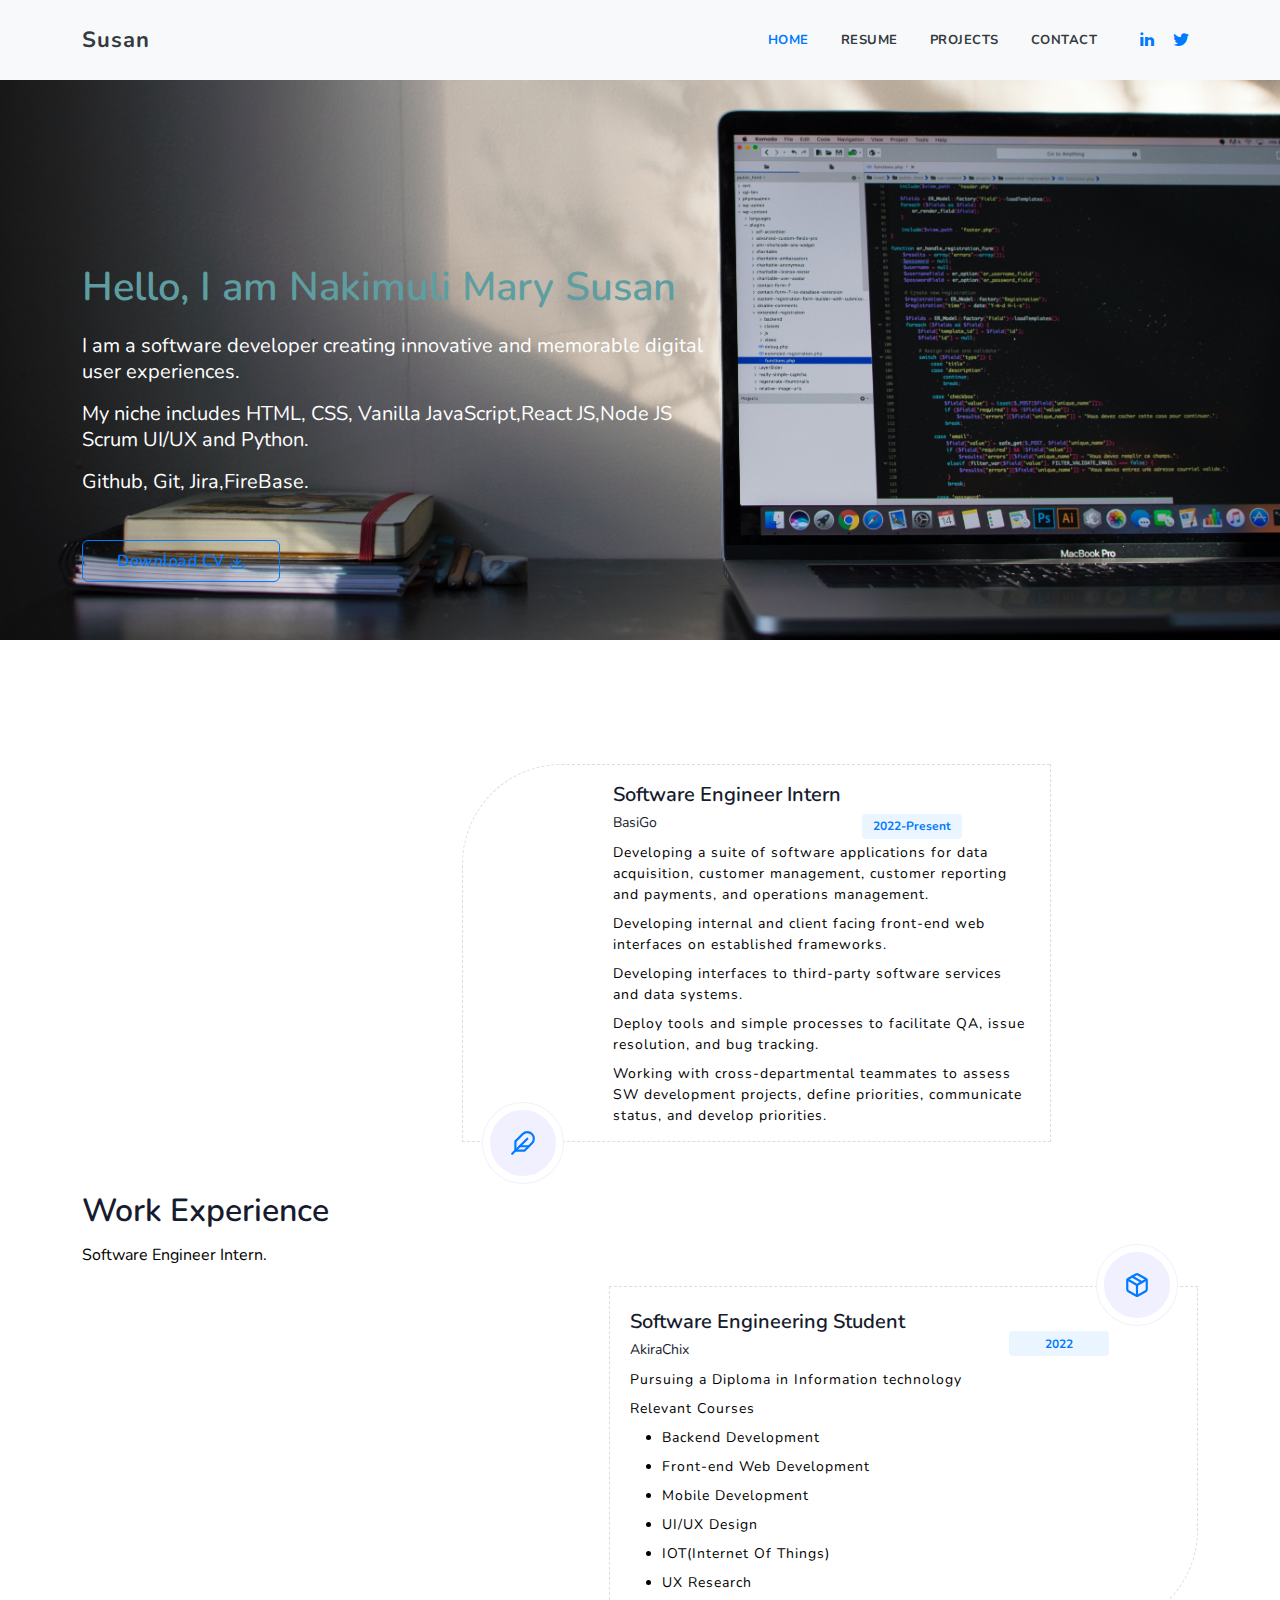
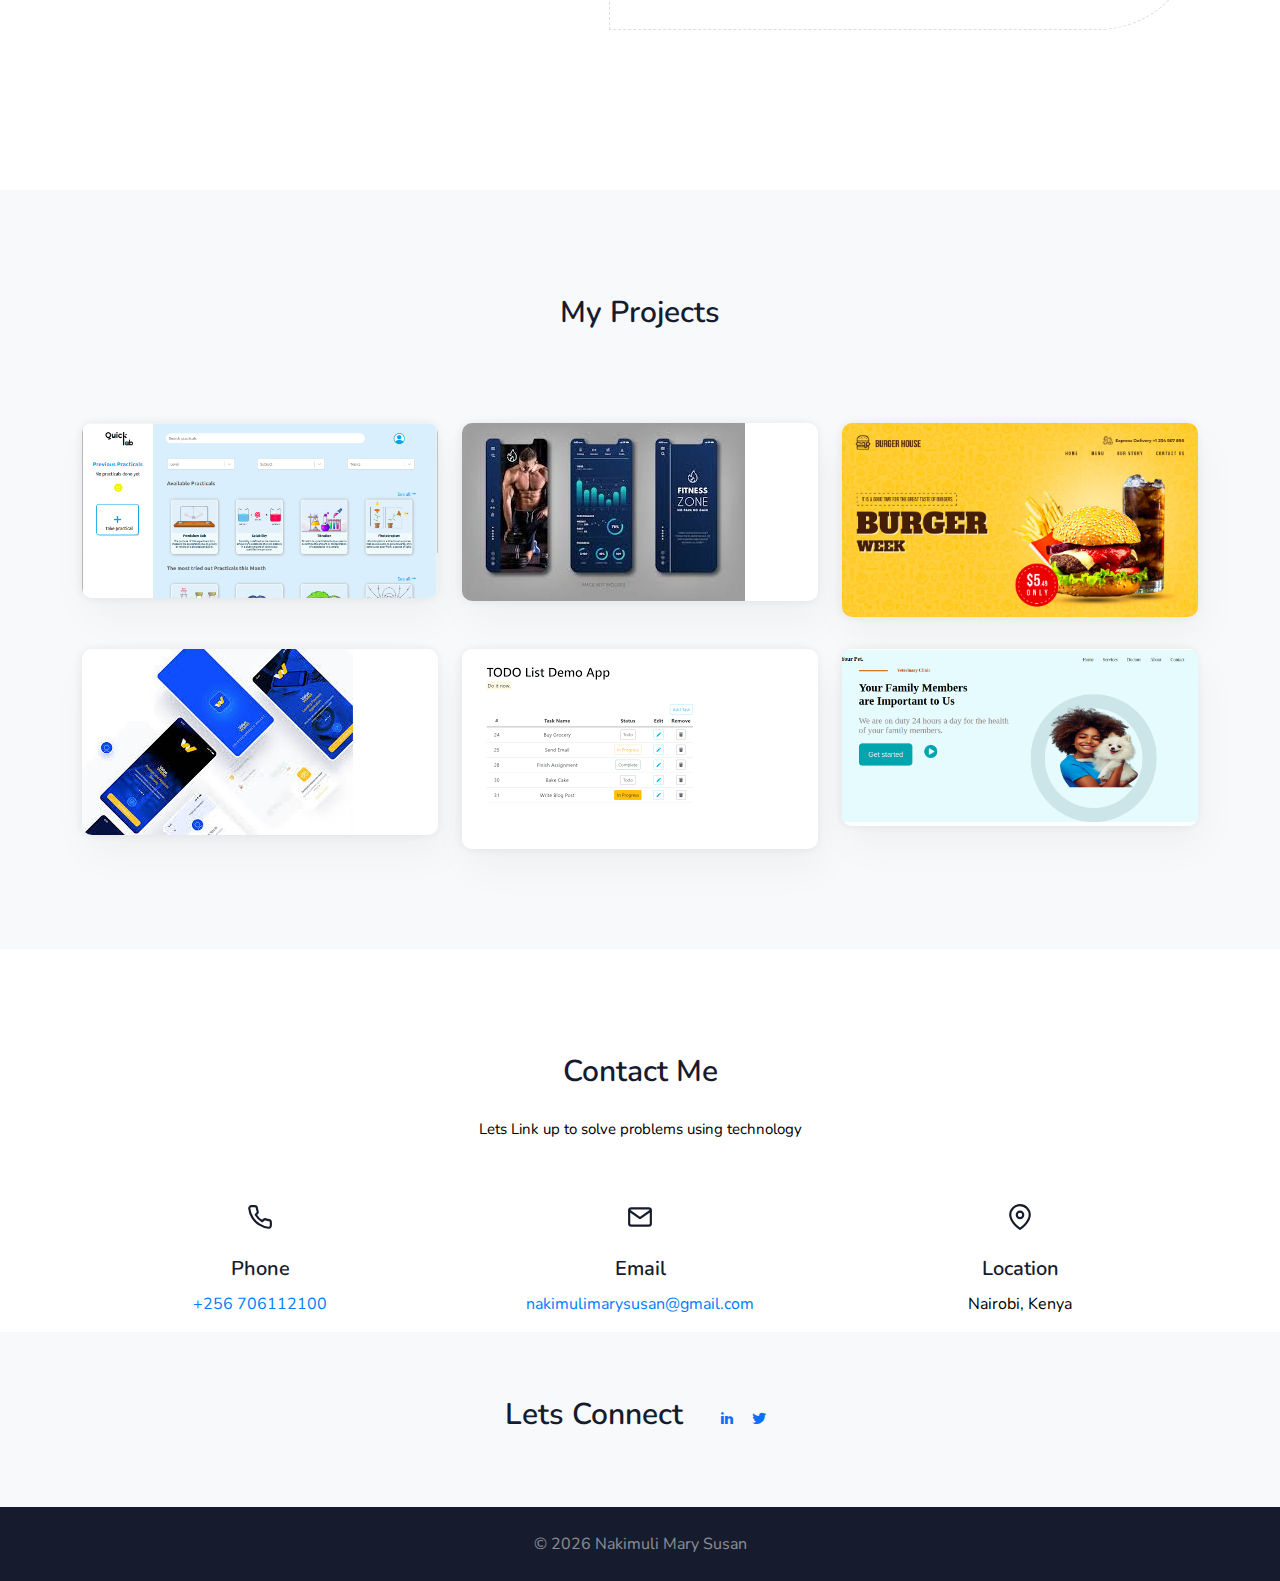
==== portfolio/index.html @ 2703234b "new changes" ====
<!DOCTYPE html>
<html lang="en">

<head>
    <meta charset="utf-8" />
    <title>Susan</title>
    <meta name="viewport" content="width=device-width, initial-scale=1.0">
    <meta name="description" content="Premium Bootstrap 4 Landing Page Template" />
    <meta name="keywords" content="bootstrap 4, premium, marketing, multipurpose" />
    <!-- <meta content="Zoyothemes" name="author"/> -->
    <!-- favicon -->
    <link rel="shortcut icon" href="images/favicon.ico">
    <!-- Bootstrap -->
    <link href="css/bootstrap.min.css" rel="stylesheet" type="text/css" />
    <!-- MK Lightbox -->
    <link href="css/mklb.css" rel="stylesheet" type="text/css" />
    <!-- Icons -->
    <link href="css/materialdesignicons.min.css" rel="stylesheet" type="text/css" />
    <!-- Slider -->
    <link href="css/tiny-slider.css" rel="stylesheet" />
    <!-- Main css File -->
    <link href="css/style.css" rel="stylesheet" type="text/css" id="theme-opt" />
    <link href="css/colors/default.css" rel="stylesheet" id="color-opt" />
    <link rel="stylesheet" href="https://cdnjs.cloudflare.com/ajax/libs/font-awesome/6.0.0-beta3/css/all.min.css"
        integrity="sha512-Fo3rlrZj/k7ujTnHg4CGR2D7kSs0v4LLanw2qksYuRlEzO+tcaEPQogQ0KaoGN26/zrn20ImR1DfuLWnOo7aBA=="
        crossorigin="anonymous" referrerpolicy="no-referrer" />

</head>

<body data-bs-spy="scroll" data-bs-target="#navbar-navlist" data-bs-offset="20">
    <!-- Loader -->
    <!-- <div id="preloader">
        <div id="status">
            <div class="spinner">
                <div class="double-bounce1"></div>
                <div class="double-bounce2"></div>
            </div>
        </div>
    </div> -->
    <!-- Loader -->

    <!-- Navbar Start -->
    <nav id="navbar" class="navbar navbar-expand-lg fixed-top navbar-custom navbar-light bg-light sticky">
        <div class="container">
            <!-- Logo container-->
            <a class="logo" href="javascript:void(0)">Susan</a>

            <button class="navbar-toggler" type="button" data-bs-toggle="collapse" data-bs-target="#navbarCollapse"
                aria-controls="navbarCollapse" aria-expanded="false" aria-label="Toggle navigation">
                <i class="mdi mdi-menu"></i>
            </button>
            <!--end button-->

            <div class="collapse navbar-collapse navigation" id="navbarCollapse">
                <ul id="navbar-navlist" class="navbar-nav ms-auto">
                    <li class="nav-item">
                        <a class="nav-link" href="#home">Home</a>
                    </li>
                    <!--end nav item-->

                    <li class="nav-item">
                        <a class="nav-link" href="#resume">Resume</a>
                    </li>
                    <!--end nav item-->
                    <li class="nav-item">
                        <a class="nav-link" href="#projects">Projects</a>
                    </li>
                    <!--end nav item-->

                    <li class="nav-item">
                        <a class="nav-link" href="#contact">Contact</a>
                    </li>
                    <!--end nav item-->

                </ul>

                <ul class="top-right text-end list-unstyled list-inline mb-0 mt-2 mt-sm-0 nav-social">
                    <li class="list-inline-item"><a href="https://www.linkedin.com/in/nakimuli-mary-susan/"><i
                                class="mdi mdi-linkedin"></i></a></li>
                    <li class="list-inline-item me-2"><a href="https://github.com/NakimuliSusan"><i
                                class="fab fa-github"></i></a></li> 
                    <li class="list-inline-item me-2"><a href="https://twitter.com/NakimuliSusan"><i
                                class="mdi mdi-twitter"></i></a></li>

                </ul>

            </div>
        </div>
        <!--end container-->
    </nav>
    <!--end navbar-->
    <!-- Navbar End -->

    <!-- Hero Area -->

    <div class="hero-area position-relative bg-half-120 pb-0" style="background-image:url('images/webb.jpg')" id="home">
        <!--<div class="bg-overlay"></div>-->
        <div class="container">
            <div class="row">
                <div class="col-lg-7 col-md-7 align-items-center " id="humphrey">
                    <div class="title-heading mt-4 py--50">

                        <h1 style="color: cadetblue; margin-top:2%;">Hello, I am Nakimuli Mary Susan</h1>
                        <p>

                        <p style="font-size:20px;">I am a software developer creating innovative and memorable digital user experiences.</p>
                        <p style="font-size:20px;">My niche includes HTML, CSS, Vanilla JavaScript,React JS,Node JS Scrum  UI/UX  and Python.</p>
                        
                        <p style="font-size:20px;">Github, Git, Jira,FireBase.</p>
                        </p>


                        <div class="hero-btn mt-4 pt-2">

                            <a href="cv/Nakimuli's Resume (1).pdf"
                                download="Nakimuli Mary Susan.pdf"
                                class="btn btn-outline-primary text-white mb-2" style="color: cadetblue; margin-top:2%;">Download CV <i
                                    data-feather="download" class="fea icon-sm"></i></a>
                        </div>
                    </div>
                </div>

            </div>
        </div>
    </div>

    <!-- Service Start -->

    <!-- End Start -->


    <!-- Start Section -->
    <section class="section" id="resume">
        <div class="container">

            <div class="row justify-content-center align-items-center">
                <div class="col-lg-4">
                    <div class="work-content mt-4">
                        <h2 class="text-capitalize">Work Experience</h2>
                        <p class="mb-0 text-light-muted">Software Engineer Intern.</p>

                    </div>
                </div>

                <div class="col-lg-8">
                    <div class="row">
                        <div class="main-timeline">
                            <div class="timeline mt-4">
                                <a href="javascript:void(0)" class="timeline-content">
                                    <div class="timeline-icon text-primary">
                                        <i data-feather="feather" class="fea icon-md"></i>
                                    </div>
                                    <h3 class="title mb-0">Software Engineer Intern</h3>
                                    <small class="company">BasiGo</small>
                                    <span class="badge skill-badge education-badge badge-light">2022-Present</span>
                                    <p class="description text-light-muted mt-2">

                                        Developing a suite of software
                                        applications for data acquisition,
                                        customer management,
                                        customer reporting and
                                        payments, and operations
                                        management.
                                    </p>
                                    <p class="description text-light-muted mt-2">

                                        Developing  internal and client
                                        facing front-end web interfaces
                                        on established frameworks.
                                    </p>
                                    <p class="description text-light-muted mt-2">

                                        Developing interfaces to third-party
                                        software services and data
                                        systems.
                                    </p>
                                    <p class="description text-light-muted mt-2">

                                        Deploy tools and simple
                                         processes to facilitate QA, issue
                                        resolution, and bug tracking. 
                                    </p>
                                    <p class="description text-light-muted mt-2">

                                        Working with cross-departmental
                                        teammates to assess SW
                                        development projects, define
                                        priorities, communicate status,
                                        and develop priorities.
                                    </p>


                                </a>
                            </div>
                            <!-- <div class="timeline mt-4">
                                <a href="javascript:void(0)" class="timeline-content">
                                    <div class="timeline-icon text-primary">
                                        <i data-feather="navigation" class="fea icon-md"></i>
                                    </div>
                                    <h3 class="title mb-0">software Development</h3>
                                    <small class="company">Refactory - Software Developer</small>
                                    <span class="badge skill-badge education-badge margin-50 badge-light">2021-Present
                                    </span>
                                    <p class="description text-light-muted mt-2">
                                        REST api endpoints for subscription and promotion offers ,using Node JS and Sequelize Orm 
                                        for ecommerce platform project.          
                                    </p>
                                    <p class="description text-light-muted mt-2">
                                        Collaborated in using mocha and chai for unit testing and cucumber for
                                        behavior-driven development.
                                    </p>
                                    <p class="description text-light-muted mt-2">
                                        Provided extensive guidance on Agile scrum processes and methodologies to highly
                                        effective teams with goals of improving quality and productivity.
                                    </p>
                                    <p class="description text-light-muted mt-2">
                                        Researched emerging technologies like React, Next JS,Redux ,JavaScript, Agile and current trends
                                        to stay knowledgeable in methods that could benefit Scrum team.
                                    </p>
                                    <p class="description text-light-muted mt-2">
                                        REST Api for garbage management system using pug and Node JS.
                                    </p>
                                    <p class="description text-light-muted mt-2">
                                           
                                        Creation  of stripe payment endpoint.
                                        
                                    </p>
                                    <p class="description text-light-muted mt-2">
          
                                        Collaborated on stages of systems development lifecycle from requirement
                                        gathering to production releases.
                                        
                                    </p>


                                </a>
                            </div> -->

                            <!-- <div class="timeline mt-4">
                                <a href="javascript:void(0)" class="timeline-content">
                                    <div class="timeline-icon text-primary">
                                        <i data-feather="package" class="fea icon-md"></i>
                                    </div>
                                    <h3 class="title mb-0">IT Support</h3>
                                    <small class="company">IT Support Apprenticeship - Orisa Consult LLC</small>
                                    <span class="badge skill-badge education-badge badge-light">2018-2021</span>

                                    <p class="description text-light-muted mt-2">Planned website development, converting mockups into usable web presence with HTML, CSS, WordPress concepts</p>
                                    <p class="description text-light-muted mt-2">Web presence planning, implementing changes and integrating requests.</p>
                                 <p class="description text-light-muted mt-2">Contract negotiation with food suppliers and transportation companies.</p> -->


                                <!-- </a>
                            </div> --> 
                            <div class="timeline mt-4">
                                <a href="javascript:void(0)" class="timeline-content">
                                    <div class="timeline-icon text-primary">
                                        <i data-feather="package" class="fea icon-md"></i>
                                    </div>
                                    <h3 class="title mb-0">Software Engineering Student</h3>
                                    <small class="company">AkiraChix</small>
                                    <span class="badge skill-badge education-badge badge-light">2022</span>

                                    <p class="description text-light-muted mt-2">Pursuing a Diploma in Information technology</p>
                                    <p class="description text-light-muted mt-2">Relevant Courses
                                        <ul>
                                            <li class="description text-light-muted mt-2">Backend Development</li>
                                            <li class="description text-light-muted mt-2">Front-end  Web Development</li>
                                            <li class="description text-light-muted mt-2">Mobile Development</li>
                                            <li class="description text-light-muted mt-2">UI/UX Design</li>
                                            <li class="description text-light-muted mt-2">IOT(Internet Of Things)</li>
                                            <li class="description text-light-muted mt-2">UX Research</li>



                                        </ul>
                                    </p>
                                   

                                </a>
                            </div>
                        </div>
                    </div>
                </div>
            </div>
        </div><!-- end container -->
    </section><!-- end section -->








    <!-- Projects/Work Start -->
    <section class="section bg-light" id="projects">
        <div class="container">
            <div class="row justify-content-center">
                <div class="col-12 text-center">
                    <div class="container-title text-center mb-4 pb-2">
                        <div class="titles">
                            <h2 class="title text-capitalize mb-4">My Projects</h2>
                            <!-- <p class="pera-title para-desc-600 text-light-muted mb-0 mx-auto">Obviously I'm a Web Designer. Experienced with all stages of the development cycle for dynamic web projects.</p> -->
                            <span></span>
                        </div>
                    </div>
                </div>
                <!--end col-->
            </div>
            <!--end row-->


            <div class="row">
                <div class="col-lg-4 col-md-6 col-12 mt-4 pt-2">
                    <div
                        class="card border-0 work-container work-modern position-relative d-block overflow-hidden rounded">
                        <div class="card-body p-0">
                            <img src="images/projectone.png" class="img-fluid" alt="work-image">
                            <div class="overlay-work bg-dark"></div>
                            <div class="content">
                                <h5 class="mb-0"><a href="https://admirable-rugelach-aea387.netlify.app/" class="text-white title">Quicklab Virtual Science Lab</a></h5>
                                <h6 class="text-light tag mb-0">React -Django application</h6>
                            </div>
                            <div class="icons text-center">
                                <a href="javascript:void(0)" data-src="images/projectone.png" data-gallery="myGal"
                                    class="text-primary work-icon bg-white d-inline-block rounded-pill mfp-image">
                                    <i data-feather="camera" class="fea icon-sm"></i>
                                </a>
                            </div>

                        </div>
                    </div>
                </div>
                <!--end col-->

                <div class="col-lg-4 col-md-6 col-12 mt-4 pt-2">
                    <div
                        class="card border-0 work-container work-modern position-relative d-block overflow-hidden rounded">
                        <div class="card-body p-0">
                            <img src="images/gym.jpeg" class="img-fluid" alt="work-image">
                            <div class="overlay-work bg-dark"></div>
                            <div class="content">
                                <h5 class="mb-0"><a href="https://github.com/NakimuliSusan/WorkoutLog.git" class="text-white title">WorkoutLog Mobile App</a>
                                </h5>
                                <h6 class="text-light tag mb-0">Kotlin</h6>
                            </div>
                            <div class="icons text-center">
                                <a href="javascript:void(0)" data-src="images/gym.jpeg" data-gallery="myGal"
                                    class="text-primary work-icon bg-white d-inline-block rounded-pill mfp-image"><i
                                        data-feather="camera" class="fea icon-sm"></i></a>
                            </div>
                        </div>
                    </div>
                </div>
                <!--end col-->

                <div class="col-lg-4 col-md-6 col-12 mt-4 pt-2">
                    <div
                        class="card border-0 work-container work-modern position-relative d-block overflow-hidden rounded">
                        <div class="card-body p-0">
                            <img src="images/burger22.png" class="img-fluid" alt="work-image">
                            <div class="overlay-work bg-dark"></div>
                            <div class="content">
                                <h5 class="mb-0"><a href="https://angie2.herokuapp.com/"
                                        class="text-white title">Burger House Website</a></h5>
                                <h6 class="text-light tag mb-0">HTML-CSS-Vanilla JS</h6>
                            </div>
                            <div class="icons text-center">
                                <a href="javascript:void(0)" data-src="images/burger22.png" data-gallery="myGal"
                                    class="text-primary work-icon bg-white d-inline-block rounded-pill mfp-image"><i
                                        data-feather="camera" class="fea icon-sm"></i></a>
                            </div>
                        </div>
                    </div>
                </div>
                <!--end col-->

                <div class="col-lg-4 col-md-6 col-12 mt-4 pt-2">
                        <div class="card border-0 work-container work-modern position-relative d-block overflow-hidden rounded">
                            <div class="card-body p-0">
                                <img src="images/wallet.jpeg" class="img-fluid" alt="work-image">
                                <div class="overlay-work bg-dark"></div>
                                <div class="content">
                                    <h5 class="mb-0"><a href="https://github.com/NakimuliSusan/DigitalWallet.git" class="text-white title">Digital Wallet</a></h5>
                                    <h6 class="text-light tag mb-0">Python Django</h6>
                                </div>
                                <div class="icons text-center">
                                    <a href="javascript:void(0)" data-src="images/wallet.jpeg" data-gallery="myGal" class="text-primary work-icon bg-white d-inline-block rounded-pill mfp-image"><i data-feather="camera" class="fea icon-sm"></i></a>
                                </div>
                            </div>
                        </div>
                    </div>
                    

                <div class="col-lg-4 col-md-6 col-12 mt-4 pt-2">
                        <div class="card border-0 work-container work-modern position-relative d-block overflow-hidden rounded">
                            <div class="card-body p-0">
                                <img src="images/t.png"  class="img-fluid" alt="work-image">
                                <div class="overlay-work bg-dark"></div>
                                <div class="content">
                                    <h5 class="mb-0"><a href="https://github.com/NakimuliSusan/To-do-list---Vue.js.git" class="text-white title">Todo List</a></h5>
                                    <h6 class="text-light tag mb-0">Vue JS- Firebase </h6>
                                </div>
                                <div class="icons text-center">
                                    <a href="javascript:void(0)" data-src="images/to2o.png" data-gallery="myGal" class="text-primary work-icon bg-white d-inline-block rounded-pill mfp-image"><i data-feather="camera" class="fea icon-sm"></i></a>
                                </div>
                            </div>
                        </div>
                    </div>

                <div class="col-lg-4 col-md-6 col-12 mt-4 pt-2">
                        <div class="card border-0 work-container work-modern position-relative d-block overflow-hidden rounded">
                            <div class="card-body p-0">
                                <img src="images/vet.png" class="img-fluid" alt="work-image">
                                <div class="overlay-work bg-dark"></div>
                                <div class="content">
                                    <h5 class="mb-0"><a href="https://github.com/NakimuliSusan/Behance-website.git" class="text-white title">Veterinary Website</a></h5>
                                    <h6 class="text-light tag mb-0">HTML/CSS</h6>
                                </div>
                                <div class="icons text-center">
                                    <a href="javascript:void(0)" data-src="images/vet.png" data-gallery="myGal" class="text-primary work-icon bg-white d-inline-block rounded-pill mfp-image"><i data-feather="camera" class="fea icon-sm"></i></a>
                                </div>
                            </div>
                        </div>
                    </div>

                <!--end col-->
            </div>
            <!--end row-->
        </div>
        <!-- End container -->
    </section>
    <!-- Projects End -->

    <!-- Testimonial Start -->

    <!--end section -->

    <!-- Blog Start -->

    <!--end section -->


    <!-- Contact Start -->

    <section class="section pb-0" id="contact">
        <div class="container">
            <div class="row justify-content-center">
                <div class="col-12 text-center">
                    <div class="container-title text-center mb-4 pb-2">
                        <div class="titles">
                            <h2 class="title text-capitalize mb-4">Contact Me</h2>
                            <p class="pera-title para-desc-600 text-light-muted mb-0 mx-auto">Lets Link up to solve problems using technology </p>
                            <span></span>
                        </div>
                    </div>
                </div>
                <!--end col-->
            </div>
            <!--end row-->

            <div class="row">
                <div class="col-md-4 mt-4 pt-2">
                    <div class="contact-detail text-center">
                        <div class="icon">
                            <i data-feather="phone" class="fea icon-md"></i>

                        </div>
                        <div class="content mt-4">
                            <h5 class="title">Phone</h5>
                            <!-- <p class="text-light-muted">Promising development turmoil inclusive education transformative community</p> -->
                            <a href="#" class="text-primary">+256 706112100</a>
                        </div>
                    </div>
                </div>
                <!--end col-->

                <div class="col-md-4 mt-4 pt-2">
                    <div class="contact-detail text-center">
                        <div class="icon">
                            <i data-feather="mail" class="fea icon-md"></i>
                        </div>
                        <div class="content mt-4">
                            <h5 class="title">Email</h5>
                            <!-- <p class="text-light-muted">Promising development turmoil inclusive education transformative community</p> -->
                            <a href="#" class="text-primary">nakimulimarysusan@gmail.com</a>
                        </div>
                    </div>
                </div>
                <!--end col-->

                <div class="col-md-4 mt-4 pt-2">
                    <div class="contact-detail text-center">
                        <div class="icon">
                            <i data-feather="map-pin" class="fea icon-md"></i>
                        </div>
                        <div class="content mt-4">
                            <h5 class="title">Location</h5>
                            <p class="text-light-muted">Nairobi, Kenya</p>
                            <!-- <a href="https://www.google.com/maps/embed?pb=!1m18!1m12!1m3!1d39206.002432144705!2d-95.4973981212445!3d29.709510002925988!2m3!1f0!2f0!3f0!3m2!1i1024!2i768!4f13.1!3m3!1m2!1s0x8640c16de81f3ca5%3A0xf43e0b60ae539ac9!2sGerald+D.+Hines+Waterwall+Park!5e0!3m2!1sen!2sin!4v1566305861440!5m2!1sen!2sin" class="map-popup-view text-primary">View on Google map</a> -->
                        </div>
                    </div>
                </div>
                <!--end col-->
            </div>
            <!--end row-->
        </div>
        <!--end container-->
    </section>
    <!--end section-->

    <!--end section-->
    <!-- Contact End -->

    <!-- Footer Start -->

    <footer class="footer bg-light">
        <div class="container">
            <div class="row justify-content-center">
                <div class="col-12 text-center">
                    <a href="javascript:void(0)" class="footer-logo text-black">Lets Connect</a>

                    <ul li class="list-inline-item"><a href="https://www.linkedin.com/in/nakimuli-mary-susan/"><i
                                class="mdi mdi-linkedin"></i></a></li>
                        <li class="list-inline-item me-2"><a href="https://github.com/NakimuliSusan"><i
                                    class="fab fa-github"></i></a></li>
                        <li class="list-inline-item me-2"><a href="https://twitter.com/NakimuliSusan"><i
                                    class="mdi mdi-twitter"></i></a></li>
                    </ul>
                </div>
                <!--end col-->
            </div>
            <!--end row-->
        </div>
        <!--end container-->
    </footer>
    <!--end footer-->
    <footer class="footer footer-bar bg-black">
        <div class="container text-foot text-center">
            <p class="mb-0 text-white-50">©
                <script>document.write(new Date().getFullYear())</script> <a href="javascript:void(0)"
                    class="text-white-50">Nakimuli Mary Susan</a>
            </p>
        </div>
        <!--end container-->
    </footer>
    <!--end footer-->
    <!-- Footer End -->

    <a href="javascript: void(0);" class="back-to-top btn btn-icon btn-soft-primary" id="back-to-top"
        onclick="topFunction()">
        <i data-feather="arrow-up" class="icons"></i>
    </a>
    <!-- Back to top -->


    <!-- Javascript -->
    <script src="js/bootstrap.bundle.min.js"></script>

    <!-- Slider -->
    <script src="js/tiny-slider.js "></script>
    <script src="js/tiny-slider-init.js "></script>

    <!-- MK Lightbox -->
    <script src="js/mklb.js"></script>

    <!-- Contact -->
    <script src="js/contact.js"></script>

    <!-- Counter init -->
    <script src="js/counter.init.js"></script>

    <!-- Feather icon -->
    <script src="js/feather.min.js"></script>

    <!-- Typed -->
    <script src="js/typed.js"></script>
    <script src="js/typed.init.js"></script>

    <!-- Switcher -->
    <script src="js/switcher.js"></script>

    <!-- Main Js -->
    <script src="js/app.js"></script>
</body>

</html>
---- portfolio/css/mklb.css ----
#mkLightboxContainer {
    position: fixed;
    left: 0;
    top: 0;
    min-height: 100vh;
    min-width: 100vw;
    height: 100vh;
    width: 100vw;
    overflow: hidden;
    box-sizing: border-box;
    z-index: 999;
    display: flex;
    align-items: center;
    justify-content: center;
}

#mkLightboxContainer img {
    max-width: 100%;
    max-height: 100%;
    width: auto;
    height: auto;
}


#mkLightboxContainer > * {
    z-index: 99;
}

#overlay {
    position: absolute;
    left: 0;
    top: 0;
    height: 100vh;
    width: 100%;
    overflow: hidden;
    box-sizing: border-box;
    background: rgba(0,0,0,.85);
    z-index: 0;
}

#mkLightboxContainer #mklbInner {
    position: relative;
    height: 100vh;
    transition: all .4s ease-in-out;
    margin-left: 0;
}

section.imageContainer {
    margin: 0;
    padding: 1em;
    box-sizing: border-box;
    border: none;
    height: 100vh;
    width: 100vw;
    display: flex;
    justify-content: center;
    align-items: center;
    float: left;
}

#mkLightboxContainer img,
#mkLightboxContainer video {
    background: #fff;
    box-shadow: 0 0 30px #222;
    max-height: 85vh;
    min-width: auto;
    max-width: 75vw;
    width: auto;
    height: auto;
}

.mklbItem:hover {
    cursor: pointer;
    height: 100% !important;
    width: 100% !important;
}

#closeIconContainer {
    width: 25px;
    height: 25px;
    position: fixed;
    top: 15px;
    right: 15px;
    transition: transform .2s linear;
}

#closeIconContainer:hover {
    cursor: pointer;
    transform: rotate(90deg);
}

#closeIconContainer svg,
#prev svg,
#next svg{
    fill: white;
}

#prevContainer,
#nextContainer {
    position: fixed;
    left: 0;
    top: 0;
    height: 100vh;
    padding: 10px 5px 10px 5px;
    box-sizing: border-box;
    display: flex;
    justify-content: center;
    align-items: center;
    transition: all .2s ease-in;
}

#nextContainer {
    left: auto;
    right: 0;
}

#prevContainer:hover,
#nextContainer:hover {
    cursor: pointer;
    background: rgba(0,0,0,0.25);
}

#prev,
#next {
    width: 35px;
    height: 35px;
}

.grid {
    display: grid;
    align-content: flex-start;
    grid-gap: 1em;
}

.grid-3 {
    grid-template-columns: repeat(3, 1fr);
}

.grid-4 {
    grid-template-columns: repeat(4, 1fr);
}

.grid figure {
    width: 100%;
    margin: 0;
}

.grid img {
    width: 100%;
}

@media screen and (max-width: 768px){
    .grid-2-sm {
        grid-template-columns: 1fr 1fr;
    }
}

@media screen and (max-width: 450px){
    .grid-12-xs {
        grid-template-columns: 1fr;
    }
}
---- portfolio/css/tiny-slider.css ----
.tns-outer{padding:0 !important}.tns-outer [hidden]{display:none !important}.tns-outer [aria-controls],.tns-outer [data-action]{cursor:pointer}.tns-slider{-webkit-transition:all 0s;-moz-transition:all 0s;transition:all 0s}.tns-slider>.tns-item{-webkit-box-sizing:border-box;-moz-box-sizing:border-box;box-sizing:border-box}.tns-horizontal.tns-subpixel{white-space:nowrap}.tns-horizontal.tns-subpixel>.tns-item{display:inline-block;vertical-align:top;white-space:normal}.tns-horizontal.tns-no-subpixel:after{content:'';display:table;clear:both}.tns-horizontal.tns-no-subpixel>.tns-item{float:left}.tns-horizontal.tns-carousel.tns-no-subpixel>.tns-item{margin-right:-100%}.tns-no-calc{position:relative;left:0}.tns-gallery{position:relative;left:0;min-height:1px}.tns-gallery>.tns-item{position:absolute;left:-100%;-webkit-transition:transform 0s, opacity 0s;-moz-transition:transform 0s, opacity 0s;transition:transform 0s, opacity 0s}.tns-gallery>.tns-slide-active{position:relative;left:auto !important}.tns-gallery>.tns-moving{-webkit-transition:all 0.25s;-moz-transition:all 0.25s;transition:all 0.25s}.tns-autowidth{display:inline-block}.tns-lazy-img{-webkit-transition:opacity 0.6s;-moz-transition:opacity 0.6s;transition:opacity 0.6s;opacity:0.6}.tns-lazy-img.tns-complete{opacity:1}.tns-ah{-webkit-transition:height 0s;-moz-transition:height 0s;transition:height 0s}.tns-ovh{overflow:hidden}.tns-visually-hidden{position:absolute;left:-10000em}.tns-transparent{opacity:0;visibility:hidden}.tns-fadeIn{opacity:1;filter:alpha(opacity=100);z-index:0}.tns-normal,.tns-fadeOut{opacity:0;filter:alpha(opacity=0);z-index:-1}.tns-vpfix{white-space:nowrap}.tns-vpfix>div,.tns-vpfix>li{display:inline-block}.tns-t-subp2{margin:0 auto;width:310px;position:relative;height:10px;overflow:hidden}.tns-t-ct{width:2333.3333333%;width:-webkit-calc(100% * 70 / 3);width:-moz-calc(100% * 70 / 3);width:calc(100% * 70 / 3);position:absolute;right:0}.tns-t-ct:after{content:'';display:table;clear:both}.tns-t-ct>div{width:1.4285714%;width:-webkit-calc(100% / 70);width:-moz-calc(100% / 70);width:calc(100% / 70);height:10px;float:left}

/*# sourceMappingURL=sourcemaps/tiny-slider.css.map */
---- portfolio/css/style.css ----
/*
  Template Name: Queue - Personal Responsive Landing Template
  Author:        Zoyothemes
  E-mail:        zoyothemes@gmail.com
  Version:       1.0.0
  Created:       July 2020
  File Description: Main Css file of the template
*/
/***********************/
/*       INDEX         */
/*======================
 *    01.  Variables   *
 *    02   General     *
 *    03.  Helper      *
 *    04.  Components  *
 *    05.  Preloader   *
 *    06.  Menu        *
 *    07.  Home        *
 *    08.  About       *
 *    09.  Service     *
 *    10.  Portfolio   *
 *    11.  Client      *
 *    12.  Eduction    *
 *    13.  Counter     *
 *    14.  Blog        *
 *    15.  Contact     *
 *    16.  Footer      *
 ======================*/
@import url("https://fonts.googleapis.com/css?family=Nunito:300,400,600,700&display=swap");
body {
  font-family: "Nunito", sans-serif;
  overflow-x: hidden !important;
  font-size: 16px;
  color: #161c2d;
}

h1, h2, h3, h4, h5, h6,
.h1, .h2, .h3, .h4, .h5, .h6 {
  font-family: "Nunito", sans-serif;
  line-height: 1.5;
  font-weight: 600;
  /* color: red; */
}

::-moz-selection {
  background: rgba(108, 117, 125, 0.9);
  color: #ffffff;
}

::selection {
  background: rgba(108, 117, 125, 0.9);
  color: #ffffff;
}

.pera-title {
  font-size: 15px;
}

a {
  text-decoration: none !important;
}

.bg-overlay {
  background-color: rgba(60, 72, 88, 0.7);
  position: absolute;
  top: 0;
  right: 0;
  left: 0;
  bottom: 0;
  width: 100%;
  height: 100%;
}

.bg-overlay-white {
  background-color: rgba(255, 255, 255, 0.8) !important;
}

.back-to-top {
  z-index: 99;
  position: fixed;
  bottom: 30px;
  right: 30px;
  width: 32px;
  height: 32px;
  line-height: 30px;
  display: none;
  color: #161c2d;
  background-color: #ced4da;
  -webkit-transition: all 0.5s ease;
  transition: all 0.5s ease;
  -webkit-box-shadow: 0 0 3px rgba(22, 28, 45, 0.15);
          box-shadow: 0 0 3px rgba(22, 28, 45, 0.15);
}

.back-to-top:hover {
  background-color: #007bff;
  color: #ffffff;
}

.back-to-top .icons {
  -webkit-transition: all 0.5s ease;
  transition: all 0.5s ease;
  stroke-width: 2;
  height: 14px;
  width: 14px;
}

.btn.btn-icon {
  height: 36px;
  width: 36px;
  line-height: 34px;
  padding: 0;
}

.btn-soft-primary {
  background-color: rgba(0, 123, 255, 0.3) !important;
  border: 1px solid rgba(0, 123, 255, 0.3) !important;
}

.container-title .titles .title {
  color: #161c2d;
  font-weight: 600;
  font-size: 30px;
}

.mt-70 {
  margin-top: 70px;
}

.width-max {
  max-width: 500px;
}

.font-36 {
  font-size: 36px !important;
}

.para-desc-600 {
  max-width: 600px;
}

.zThemes-layout {
  background: url(../images/bg-img.jpg) fixed repeat;
}

.zThemes-layout .zThemesbox {
  background: #ffffff;
  -webkit-box-shadow: 0 0 3px rgba(60, 72, 88, 0.15);
          box-shadow: 0 0 3px rgba(60, 72, 88, 0.15);
  max-width: 1170px;
  margin: 0 auto;
}

.zThemes-layout .boxed-home {
  max-width: 1170px;
  margin: 0 auto;
}

.text-primary {
  color: #007bff !important;
}

.bg-primary {
  background-color: #007bff !important;
}

.text-secondary {
  color: #6c757d !important;
}

.bg-secondary {
  background-color: #6c757d !important;
}

.text-success {
  color: #28a745 !important;
}

.bg-success {
  background-color: #28a745 !important;
}

.text-info {
  color: #17a2b8 !important;
}

.bg-info {
  background-color: #17a2b8 !important;
}

.text-warning {
  color: #ffc107 !important;
}

.bg-warning {
  background-color: #ffc107 !important;
}

.text-danger {
  color: #dc3545 !important;
}

.bg-danger {
  background-color: #dc3545 !important;
}

.text-dark {
  color: #343a40 !important;
}

.bg-dark {
  background-color: #343a40 !important;
}

.text-muted {
  color: #707070 !important;
}

.bg-muted {
  background-color: #707070 !important;
}

.text-light {
  color: #f8f9fa !important;
}

.bg-light {
  background-color: #f8f9fa !important;
}

.text-light-muted {
  color: #000000 !important;
}
.text-white-muted{
  color: #ffffff !important;

}
.bg-light-muted {
  background-color: #8492a6 !important;
}

.text-body-bg {
  color: #f5f5f5 !important;
}

.bg-body-bg {
  background-color: #f5f5f5 !important;
}

.text-black {
  color: #161c2d !important;
}

.bg-black {
  background-color: #161c2d !important;
}

.text-white {
  color: #ffffff !important;
}

.bg-white {
  background-color: #ffffff !important;
}

.section {
  padding-top: 100px;
  padding-bottom: 100px;
  position: relative;
}

.bg-light {
  background: #f6f7fa;
  opacity: 1;
}

.rounded {
  border-radius: 10px !important;
}

.rounded-top {
  border-top-left-radius: 10px !important;
  border-top-right-radius: 10px !important;
}

.fea.icon-md {
  height: 26px;
  width: 26px;
}

.font-14 {
  font-size: 14px;
}

.font-weight-600 {
  font-weight: 600;
}

.sticky-sidebar {
  position: -webkit-sticky;
  position: sticky;
  top: 80px;
}

.row > * {
  position: relative;
}

.btn {
  font-weight: 600;
  border-radius: 6px;
  padding: 8px 34px;
  -webkit-transition: all 0.5s;
  transition: all 0.5s;
  letter-spacing: 0.5px;
  -webkit-box-shadow: none !important;
          box-shadow: none !important;
  outline: none;
  text-decoration: none;
  -webkit-transition: all 0.3s;
  transition: all 0.3s;
}

.btn:focus {
  -webkit-box-shadow: none !important;
          box-shadow: none !important;
}

.btn:hover {
  -webkit-transform: translateY(-2px);
          transform: translateY(-2px);
  -webkit-transition: all 0.5s;
  transition: all 0.5s;
}

.btn.btn-lg {
  padding: 10px 22px !important;
  font-size: 18px !important;
}

.btn.btn-sm {
  padding: 8px 16px !important;
  font-size: 14px !important;
}

.btn.btn-primary {
  background-color: #007bff;
  border: 1px solid #007bff;
  color: #ffffff;
  -webkit-box-shadow: 0 16px 16px -8px rgba(22, 28, 45, 0.16);
          box-shadow: 0 16px 16px -8px rgba(22, 28, 45, 0.16);
}

.btn.btn-primary:hover, .btn.btn-primary:focus, .btn.btn-primary.focus, .btn.btn-primary:active, .btn.btn-primary.active {
  background-color: #0074f0;
  border: 1px solid #0074f0;
  color: #ffffff !important;
}

.btn.btn-outline-primary {
  border: 1px solid #007bff;
  color: #007bff;
}

.btn.btn-outline-primary:hover, .btn.btn-outline-primary:focus, .btn.btn-outline-primary.focus, .btn.btn-outline-primary:active, .btn.btn-outline-primary.active {
  background-color: #007bff;
  border: 1px solid #007bff;
  -webkit-box-shadow: 0 3px 10px rgba(0, 123, 255, 0.5);
          box-shadow: 0 3px 10px rgba(0, 123, 255, 0.5);
  color: #ffffff;
}

.btn.btn-secondary {
  background-color: #6c757d;
  border: 1px solid #6c757d;
  color: #ffffff;
  -webkit-box-shadow: 0 16px 16px -8px rgba(22, 28, 45, 0.16);
          box-shadow: 0 16px 16px -8px rgba(22, 28, 45, 0.16);
}

.btn.btn-secondary:hover, .btn.btn-secondary:focus, .btn.btn-secondary.focus, .btn.btn-secondary:active, .btn.btn-secondary.active {
  background-color: #656d75;
  border: 1px solid #656d75;
  color: #ffffff !important;
}

.btn.btn-outline-secondary {
  border: 1px solid #6c757d;
  color: #6c757d;
}

.btn.btn-outline-secondary:hover, .btn.btn-outline-secondary:focus, .btn.btn-outline-secondary.focus, .btn.btn-outline-secondary:active, .btn.btn-outline-secondary.active {
  background-color: #6c757d;
  border: 1px solid #6c757d;
  -webkit-box-shadow: 0 3px 10px rgba(108, 117, 125, 0.5);
          box-shadow: 0 3px 10px rgba(108, 117, 125, 0.5);
  color: #ffffff;
}

.btn.btn-success {
  background-color: #28a745;
  border: 1px solid #28a745;
  color: #ffffff;
  -webkit-box-shadow: 0 16px 16px -8px rgba(22, 28, 45, 0.16);
          box-shadow: 0 16px 16px -8px rgba(22, 28, 45, 0.16);
}

.btn.btn-success:hover, .btn.btn-success:focus, .btn.btn-success.focus, .btn.btn-success:active, .btn.btn-success.active {
  background-color: #259b40;
  border: 1px solid #259b40;
  color: #ffffff !important;
}

.btn.btn-outline-success {
  border: 1px solid #28a745;
  color: #28a745;
}

.btn.btn-outline-success:hover, .btn.btn-outline-success:focus, .btn.btn-outline-success.focus, .btn.btn-outline-success:active, .btn.btn-outline-success.active {
  background-color: #28a745;
  border: 1px solid #28a745;
  -webkit-box-shadow: 0 3px 10px rgba(40, 167, 69, 0.5);
          box-shadow: 0 3px 10px rgba(40, 167, 69, 0.5);
  color: #ffffff;
}

.btn.btn-info {
  background-color: #17a2b8;
  border: 1px solid #17a2b8;
  color: #ffffff;
  -webkit-box-shadow: 0 16px 16px -8px rgba(22, 28, 45, 0.16);
          box-shadow: 0 16px 16px -8px rgba(22, 28, 45, 0.16);
}

.btn.btn-info:hover, .btn.btn-info:focus, .btn.btn-info.focus, .btn.btn-info:active, .btn.btn-info.active {
  background-color: #1596aa;
  border: 1px solid #1596aa;
  color: #ffffff !important;
}

.btn.btn-outline-info {
  border: 1px solid #17a2b8;
  color: #17a2b8;
}

.btn.btn-outline-info:hover, .btn.btn-outline-info:focus, .btn.btn-outline-info.focus, .btn.btn-outline-info:active, .btn.btn-outline-info.active {
  background-color: #17a2b8;
  border: 1px solid #17a2b8;
  -webkit-box-shadow: 0 3px 10px rgba(23, 162, 184, 0.5);
          box-shadow: 0 3px 10px rgba(23, 162, 184, 0.5);
  color: #ffffff;
}

.btn.btn-warning {
  background-color: #ffc107;
  border: 1px solid #ffc107;
  color: #ffffff;
  -webkit-box-shadow: 0 16px 16px -8px rgba(22, 28, 45, 0.16);
          box-shadow: 0 16px 16px -8px rgba(22, 28, 45, 0.16);
}

.btn.btn-warning:hover, .btn.btn-warning:focus, .btn.btn-warning.focus, .btn.btn-warning:active, .btn.btn-warning.active {
  background-color: #f7b900;
  border: 1px solid #f7b900;
  color: #ffffff !important;
}

.btn.btn-outline-warning {
  border: 1px solid #ffc107;
  color: #ffc107;
}

.btn.btn-outline-warning:hover, .btn.btn-outline-warning:focus, .btn.btn-outline-warning.focus, .btn.btn-outline-warning:active, .btn.btn-outline-warning.active {
  background-color: #ffc107;
  border: 1px solid #ffc107;
  -webkit-box-shadow: 0 3px 10px rgba(255, 193, 7, 0.5);
          box-shadow: 0 3px 10px rgba(255, 193, 7, 0.5);
  color: #ffffff;
}

.btn.btn-danger {
  background-color: #dc3545;
  border: 1px solid #dc3545;
  color: #ffffff;
  -webkit-box-shadow: 0 16px 16px -8px rgba(22, 28, 45, 0.16);
          box-shadow: 0 16px 16px -8px rgba(22, 28, 45, 0.16);
}

.btn.btn-danger:hover, .btn.btn-danger:focus, .btn.btn-danger.focus, .btn.btn-danger:active, .btn.btn-danger.active {
  background-color: #da2839;
  border: 1px solid #da2839;
  color: #ffffff !important;
}

.btn.btn-outline-danger {
  border: 1px solid #dc3545;
  color: #dc3545;
}

.btn.btn-outline-danger:hover, .btn.btn-outline-danger:focus, .btn.btn-outline-danger.focus, .btn.btn-outline-danger:active, .btn.btn-outline-danger.active {
  background-color: #dc3545;
  border: 1px solid #dc3545;
  -webkit-box-shadow: 0 3px 10px rgba(220, 53, 69, 0.5);
          box-shadow: 0 3px 10px rgba(220, 53, 69, 0.5);
  color: #ffffff;
}

.btn.btn-dark {
  background-color: #343a40;
  border: 1px solid #343a40;
  color: #ffffff;
  -webkit-box-shadow: 0 16px 16px -8px rgba(22, 28, 45, 0.16);
          box-shadow: 0 16px 16px -8px rgba(22, 28, 45, 0.16);
}

.btn.btn-dark:hover, .btn.btn-dark:focus, .btn.btn-dark.focus, .btn.btn-dark:active, .btn.btn-dark.active {
  background-color: #2d3238;
  border: 1px solid #2d3238;
  color: #ffffff !important;
}

.btn.btn-outline-dark {
  border: 1px solid #343a40;
  color: #343a40;
}

.btn.btn-outline-dark:hover, .btn.btn-outline-dark:focus, .btn.btn-outline-dark.focus, .btn.btn-outline-dark:active, .btn.btn-outline-dark.active {
  background-color: #343a40;
  border: 1px solid #343a40;
  -webkit-box-shadow: 0 3px 10px rgba(52, 58, 64, 0.5);
          box-shadow: 0 3px 10px rgba(52, 58, 64, 0.5);
  color: #ffffff;
}

.btn.btn-muted {
  background-color: #707070;
  border: 1px solid #707070;
  color: #ffffff;
  -webkit-box-shadow: 0 16px 16px -8px rgba(22, 28, 45, 0.16);
          box-shadow: 0 16px 16px -8px rgba(22, 28, 45, 0.16);
}

.btn.btn-muted:hover, .btn.btn-muted:focus, .btn.btn-muted.focus, .btn.btn-muted:active, .btn.btn-muted.active {
  background-color: #686868;
  border: 1px solid #686868;
  color: #ffffff !important;
}

.btn.btn-outline-muted {
  border: 1px solid #707070;
  color: #707070;
}

.btn.btn-outline-muted:hover, .btn.btn-outline-muted:focus, .btn.btn-outline-muted.focus, .btn.btn-outline-muted:active, .btn.btn-outline-muted.active {
  background-color: #707070;
  border: 1px solid #707070;
  -webkit-box-shadow: 0 3px 10px rgba(112, 112, 112, 0.5);
          box-shadow: 0 3px 10px rgba(112, 112, 112, 0.5);
  color: #ffffff;
}

.btn.btn-light {
  background-color: #f8f9fa;
  border: 1px solid #f8f9fa;
  color: #ffffff;
  -webkit-box-shadow: 0 16px 16px -8px rgba(22, 28, 45, 0.16);
          box-shadow: 0 16px 16px -8px rgba(22, 28, 45, 0.16);
}

.btn.btn-light:hover, .btn.btn-light:focus, .btn.btn-light.focus, .btn.btn-light:active, .btn.btn-light.active {
  background-color: #eff1f4;
  border: 1px solid #eff1f4;
  color: #ffffff !important;
}

.btn.btn-outline-light {
  border: 1px solid #f8f9fa;
  color: #f8f9fa;
}

.btn.btn-outline-light:hover, .btn.btn-outline-light:focus, .btn.btn-outline-light.focus, .btn.btn-outline-light:active, .btn.btn-outline-light.active {
  background-color: #f8f9fa;
  border: 1px solid #f8f9fa;
  -webkit-box-shadow: 0 3px 10px rgba(248, 249, 250, 0.5);
          box-shadow: 0 3px 10px rgba(248, 249, 250, 0.5);
  color: #ffffff;
}

.btn.btn-light-muted {
  background-color: #8492a6;
  border: 1px solid #8492a6;
  color: #ffffff;
  -webkit-box-shadow: 0 16px 16px -8px rgba(22, 28, 45, 0.16);
          box-shadow: 0 16px 16px -8px rgba(22, 28, 45, 0.16);
}

.btn.btn-light-muted:hover, .btn.btn-light-muted:focus, .btn.btn-light-muted.focus, .btn.btn-light-muted:active, .btn.btn-light-muted.active {
  background-color: #7b8aa0;
  border: 1px solid #7b8aa0;
  color: #ffffff !important;
}

.btn.btn-outline-light-muted {
  border: 1px solid #8492a6;
  color: #8492a6;
}

.btn.btn-outline-light-muted:hover, .btn.btn-outline-light-muted:focus, .btn.btn-outline-light-muted.focus, .btn.btn-outline-light-muted:active, .btn.btn-outline-light-muted.active {
  background-color: #8492a6;
  border: 1px solid #8492a6;
  -webkit-box-shadow: 0 3px 10px rgba(132, 146, 166, 0.5);
          box-shadow: 0 3px 10px rgba(132, 146, 166, 0.5);
  color: #ffffff;
}

.btn.btn-body-bg {
  background-color: #f5f5f5;
  border: 1px solid #f5f5f5;
  color: #ffffff;
  -webkit-box-shadow: 0 16px 16px -8px rgba(22, 28, 45, 0.16);
          box-shadow: 0 16px 16px -8px rgba(22, 28, 45, 0.16);
}

.btn.btn-body-bg:hover, .btn.btn-body-bg:focus, .btn.btn-body-bg.focus, .btn.btn-body-bg:active, .btn.btn-body-bg.active {
  background-color: #ededed;
  border: 1px solid #ededed;
  color: #ffffff !important;
}

.btn.btn-outline-body-bg {
  border: 1px solid #f5f5f5;
  color: #f5f5f5;
}

.btn.btn-outline-body-bg:hover, .btn.btn-outline-body-bg:focus, .btn.btn-outline-body-bg.focus, .btn.btn-outline-body-bg:active, .btn.btn-outline-body-bg.active {
  background-color: #f5f5f5;
  border: 1px solid #f5f5f5;
  -webkit-box-shadow: 0 3px 10px rgba(245, 245, 245, 0.5);
          box-shadow: 0 3px 10px rgba(245, 245, 245, 0.5);
  color: #ffffff;
}

.btn.btn-black {
  background-color: #161c2d;
  border: 1px solid #161c2d;
  color: #ffffff;
  -webkit-box-shadow: 0 16px 16px -8px rgba(22, 28, 45, 0.16);
          box-shadow: 0 16px 16px -8px rgba(22, 28, 45, 0.16);
}

.btn.btn-black:hover, .btn.btn-black:focus, .btn.btn-black.focus, .btn.btn-black:active, .btn.btn-black.active {
  background-color: #111623;
  border: 1px solid #111623;
  color: #ffffff !important;
}

.btn.btn-outline-black {
  border: 1px solid #161c2d;
  color: #161c2d;
}

.btn.btn-outline-black:hover, .btn.btn-outline-black:focus, .btn.btn-outline-black.focus, .btn.btn-outline-black:active, .btn.btn-outline-black.active {
  background-color: #161c2d;
  border: 1px solid #161c2d;
  -webkit-box-shadow: 0 3px 10px rgba(22, 28, 45, 0.5);
          box-shadow: 0 3px 10px rgba(22, 28, 45, 0.5);
  color: #ffffff;
}

.btn.btn-white {
  background-color: #ffffff;
  border: 1px solid #ffffff;
  color: #ffffff;
  -webkit-box-shadow: 0 16px 16px -8px rgba(22, 28, 45, 0.16);
          box-shadow: 0 16px 16px -8px rgba(22, 28, 45, 0.16);
}

.btn.btn-white:hover, .btn.btn-white:focus, .btn.btn-white.focus, .btn.btn-white:active, .btn.btn-white.active {
  background-color: #f7f7f7;
  border: 1px solid #f7f7f7;
  color: #ffffff !important;
}

.btn.btn-outline-white {
  border: 1px solid #ffffff;
  color: #ffffff;
}

.btn.btn-outline-white:hover, .btn.btn-outline-white:focus, .btn.btn-outline-white.focus, .btn.btn-outline-white:active, .btn.btn-outline-white.active {
  background-color: #ffffff;
  border: 1px solid #ffffff;
  -webkit-box-shadow: 0 3px 10px rgba(255, 255, 255, 0.5);
          box-shadow: 0 3px 10px rgba(255, 255, 255, 0.5);
  color: #ffffff;
}

.btn.btn-light {
  background-color: #f8f9fa;
  border: 1px solid #f8f9fa;
  color: #343a40 !important;
}

.btn.btn-light:hover, .btn.btn-light:focus, .btn.btn-light.focus, .btn.btn-light:active, .btn.btn-light.active {
  background-color: white;
  border: 1px solid white;
  -webkit-box-shadow: 0 0 0 2px rgba(248, 249, 250, 0.08);
          box-shadow: 0 0 0 2px rgba(248, 249, 250, 0.08);
  color: #343a40 !important;
}

.btn.btn-outline-primary {
  border: 1px solid #007bff;
  color: #007bff;
}

.btn.btn-outline-primary:hover, .btn.btn-outline-primary:focus, .btn.btn-outline-primary.focus, .btn.btn-outline-primary:active, .btn.btn-outline-primary.active {
  background-color: #007bff;
  border: 1px solid #007bff;
  color: #ffffff !important;
}

.btn .btn-primary {
  color: #ffffff;
  background-color: #007bff;
  border: 1px solid #007bff;
  color: #ffffff !important;
  -webkit-box-shadow: 0 3px 5px 0 rgba(229, 75, 75, 0.3);
          box-shadow: 0 3px 5px 0 rgba(229, 75, 75, 0.3);
}

.btn .btn-primary:hover, .btn .btn-primary:focus, .btn .btn-primary:active, .btn .btn-primary.active, .btn .btn-primary.focus,
.btn .btn-primary .open > .dropdown-toggle.btn-custom {
  outline: none;
  text-decoration: none;
  color: #ffffff;
}

#preloader {
  position: fixed;
  top: 0;
  left: 0;
  right: 0;
  bottom: 0;
  background-color: #007bff;
  z-index: 9999999;
}

#preloader #status {
  position: absolute;
  left: 0;
  right: 0;
  top: 50%;
  -webkit-transform: translateY(-50%);
          transform: translateY(-50%);
}

#preloader .spinner {
  width: 40px;
  height: 40px;
  position: relative;
  margin: 100px auto;
}

#preloader .double-bounce1,
#preloader .double-bounce2 {
  width: 100%;
  height: 100%;
  border-radius: 50%;
  background-color: #ffffff;
  opacity: 0.6;
  position: absolute;
  top: 0;
  left: 0;
  -webkit-animation: sk-bounce 2.0s infinite ease-in-out;
          animation: sk-bounce 2.0s infinite ease-in-out;
}

#preloader #status .spinner .double-bounce2 {
  -webkit-animation-delay: -1.0s;
          animation-delay: -1.0s;
}

@-webkit-keyframes sk-bounce {
  0%, 100% {
    -webkit-transform: scale(0);
            transform: scale(0);
  }
  50% {
    -webkit-transform: scale(1);
            transform: scale(1);
  }
}

@keyframes sk-bounce {
  0%, 100% {
    -webkit-transform: scale(0);
            transform: scale(0);
  }
  50% {
    -webkit-transform: scale(1);
            transform: scale(1);
  }
}

.navbar-custom {
  z-index: 999;
  padding: 20px 0px;
  background-color: transparent;
  border: 0;
  -webkit-transition: all .5s ease;
  transition: all .5s ease;
}

.navbar-custom .logo {
  float: left;
  color: #343a40;
  font-weight: 700;
  font-size: 22px;
  padding: 0px 0;
  letter-spacing: 1px;
}

.navbar-custom .navigation .nav-item .nav-link {
  color: #343a40;
  font-size: 13px;
  background-color: transparent !important;
  margin: 0 8px;
  letter-spacing: 0.5px;
  line-height: 24px;
  font-weight: 700;
  text-transform: uppercase;
  -webkit-transition: all 0.5s;
  transition: all 0.5s;
  font-family: "Nunito", sans-serif;
}

.navbar-custom .navigation .nav-item .nav-link:hover, .navbar-custom .navigation .nav-item .nav-link:focus, .navbar-custom .navigation .nav-item .nav-link.active {
  color: #007bff;
}

.navbar-custom .navigation .dropdown {
  position: relative;
  -webkit-transition: all 0.2s ease;
  transition: all 0.2s ease;
}

.navbar-custom .navigation .dropdown .dropdown-menu {
  -webkit-box-shadow: 0 10px 25px rgba(60, 72, 88, 0.15);
          box-shadow: 0 10px 25px rgba(60, 72, 88, 0.15);
  top: 100%;
  z-index: 1000;
  padding: 16px 0;
  list-style: none;
  min-width: 180px;
  font-weight: 500;
  border: none;
  opacity: 1;
  margin-top: 0px;
  background-color: #ffffff;
}

.navbar-custom .navigation .dropdown .dropdown-item {
  padding: 10px 10px;
  -webkit-transition: all 0.2s ease;
  transition: all 0.2s ease;
  display: block;
  clear: both;
  font-size: 12px;
  text-transform: uppercase;
  letter-spacing: 0.04em;
  font-weight: 700;
  color: #343a40;
}

.navbar-custom .navigation .dropdown .dropdown-item:hover, .navbar-custom .navigation .dropdown .dropdown-item:focus {
  background-color: transparent;
  color: #007bff;
}

.navbar-custom .navigation .navbar-nav-link .nav-item .nav-link {
  color: #ffffff;
}

.navbar-custom .navbar-toggler {
  color: #343a40;
  font-size: 30px;
  padding: 0px;
  border: none;
}

.navbar-custom .nav-social {
  margin-left: 25px;
}

.navbar-custom .nav-social li a {
  color: #007bff !important;
  font-size: 18px;
}

.navbar-custom .navbar-brand {
  color: #ffffff !important;
}

.nav-sticky.navbar-custom {
  margin-top: 0px;
  padding: 20px 0px;
  background-color: #ffffff;
  -webkit-box-shadow: 0 10px 33px rgba(0, 0, 0, 0.1);
          box-shadow: 0 10px 33px rgba(0, 0, 0, 0.1);
}

.nav-sticky.navbar-custom .logo {
  color: #343a40 !important;
}

.nav-sticky.navbar-custom .navigation .nav-item .nav-link {
  color: #343a40;
}

.nav-sticky.navbar-custom .navigation .nav-item .nav-link:hover, .nav-sticky.navbar-custom .navigation .nav-item .nav-link:active, .nav-sticky.navbar-custom .navigation .nav-item .nav-link:focus, .nav-sticky.navbar-custom .navigation .nav-item .nav-link.active {
  color: #007bff;
}

.navbar-custom .navbar-nav .dropdown:hover .dropdown-menu,
.navbar-custom .navbar-nav .dropdown:focus .dropdown-menu {
  display: block;
}

button:not(:disabled) {
  outline: none;
  border: 0;
}

@media (max-width: 768px) {
  .navbar-custom .container {
    width: 90%;
  }
}

@media (max-width: 991px) {
  .navbar-custom {
    background-color: #ffffff !important;
  }
  .navbar-custom .logo {
    color: #343a40 !important;
  }
  .navbar-custom .navbar-nav .nav-item .nav-link {
    color: #343a40 !important;
  }
}

@media (max-width: 1023px) {
  .navbar-custom .nav-social {
    display: none;
  }
}

.bg-half-120 {
  padding: 170px 0;
  background-size: cover;
  -ms-flex-item-align: center;
  -ms-grid-row-align: center;
  align-self: center;
  position: relative;
  background-position: center center;
}

.title-heading {
  line-height: 26px;
}

.title-heading .heading {
  font-size: 57px;
  letter-spacing: -0.5px;
  line-height: 1.2;
}

.pb-60 {
  padding-bottom: 60px;
}

.py--50 {
  padding-top: 50px;
  padding-bottom: 50px;
  color: #ffffff;
}

.alert.alert-pills {
  border-radius: 30px;
  display: inline-block;
  background: #ffffff;
}

.alert {
  padding: 8px 15px;
  border-radius: 6px;
  font-size: 14px;
}

.badge.badge-pill {
  border-radius: 12px;
}

.alert.alert-pills .content {
  font-weight: 600;
}

.hero-area {
  background-size: cover;
  position: relative;
  background-position: center center;
}

.title-heading img {
  height: 200px;
  border: 5px solid #dee2e6;
}

.shadow {
  -webkit-box-shadow: 0 0 3px rgba(60, 72, 88, 0.15) !important;
          box-shadow: 0 0 3px rgba(60, 72, 88, 0.15) !important;
}

.card .card-body {
  padding: 1.5rem;
}

.avatar.avatar-large {
  height: 140px;
  width: 140px;
}

.fea.icon-sm {
  height: 16px;
  width: 16px;
}

.public-profile {
  margin-top: -110px;
}

.about-details {
  border-radius: 10px;
  position: relative;
  overflow: hidden;
  -webkit-box-shadow: 0 0 3px rgba(60, 72, 88, 0.15) !important;
          box-shadow: 0 0 3px rgba(60, 72, 88, 0.15) !important;
  padding: 18px;
}

.media-body .title {
  font-weight: 600;
  font-size: 18px;
}

.bor-bottom {
  padding: 0px;
  border: 0.5px dashed #d4dae1;
}

.feature-widget {
  padding: 30px 45px;
  background-color: #ffffff;
  -webkit-transition: all 0.3s cubic-bezier(0.645, 0.045, 0.355, 1);
  transition: all 0.3s cubic-bezier(0.645, 0.045, 0.355, 1);
  -webkit-box-shadow: -0.0625rem 0 0.625rem 0 rgba(0, 0, 0, 0.07), 0.3125rem 1.25rem 2.5rem 0 rgba(0, 0, 0, 0.04) !important;
          box-shadow: -0.0625rem 0 0.625rem 0 rgba(0, 0, 0, 0.07), 0.3125rem 1.25rem 2.5rem 0 rgba(0, 0, 0, 0.04) !important;
}

.feature-widget .fea.icon-md {
  height: 38px;
  width: 38px;
}

.services-texts .title {
  font-size: 20px;
}

.feature-widget:hover {
  -webkit-box-shadow: 0 10px 25px 10px rgba(0, 0, 0, 0.1);
          box-shadow: 0 10px 25px 10px rgba(0, 0, 0, 0.1);
}

.feature-widget:hover .services-texts .title {
  color: #161c2d;
}

.feature-widget:hover .services-icon {
  color: #007bff;
}

.work-container .work-image {
  -webkit-transform: scale(1.08) translateZ(0);
          transform: scale(1.08) translateZ(0);
}

.work-container .work-image:hover {
  -webkit-box-shadow: 0 0 3px rgba(60, 72, 88, 0.15);
          box-shadow: 0 0 3px rgba(60, 72, 88, 0.15);
  -webkit-transform: scale(1.08) translateZ(0);
          transform: scale(1.08) translateZ(0);
}

.filter-box {
  display: none;
}

.filter-box.show {
  display: block;
}

.work-container.work-modern {
  transition: -webkit-transform .28s ease;
  -webkit-transition: -webkit-transform .28s ease;
  transition: transform .28s ease;
  transition: transform .28s ease, -webkit-transform .28s ease;
  transition: transform .28s ease,-webkit-transform .28s ease;
  -webkit-box-shadow: -0.0625rem 0 0.625rem 0 rgba(0, 0, 0, 0.07), 0.3125rem 1.25rem 2.5rem 0 rgba(0, 0, 0, 0.04) !important;
          box-shadow: -0.0625rem 0 0.625rem 0 rgba(0, 0, 0, 0.07), 0.3125rem 1.25rem 2.5rem 0 rgba(0, 0, 0, 0.04) !important;
}

.work-container.work-modern .overlay-work {
  top: 0;
  right: 0;
  bottom: 0;
  left: 0;
  opacity: 0;
  z-index: 1;
  background-color: #007bff;
  background-image: -webkit-gradient(linear, left top, left bottom, color-stop(10%, #007bff), to(#161c2d));
  background-image: linear-gradient(#007bff 10%, #161c2d);
  position: absolute;
}

.work-container.work-modern .content {
  z-index: 1;
  bottom: 5%;
  left: 5%;
}

.work-container.work-modern .content .title:hover {
  color: #ffffff !important;
}

.work-container.work-modern .tag {
  font-size: 15px !important;
}

.work-container.work-modern .icons {
  right: 0;
  left: 0;
  top: 50%;
  -webkit-transform: translateY(-50%);
          transform: translateY(-50%);
  z-index: 2;
  opacity: 0;
}

.work-container.work-modern img,
.work-container.work-modern .overlay-work,
.work-container.work-modern .content,
.work-container.work-modern .client,
.work-container.work-modern .read_more,
.work-container.work-modern .icons,
.work-container.work-modern .icons .work-icon {
  -webkit-transition: all 0.5s ease;
  transition: all 0.5s ease;
}

.work-container.work-modern .overlay-work,
.work-container.work-modern .content,
.work-container.work-modern .client,
.work-container.work-modern .read_more,
.work-container.work-modern .icons {
  position: absolute;
}

.work-container.work-modern:hover img {
  -webkit-transform: scale(1.13) translateZ(0);
          transform: scale(1.13) translateZ(0);
  -webkit-backface-visibility: hidden;
          backface-visibility: hidden;
  transition: -webkit-transform .28s ease;
  -webkit-transition: -webkit-transform .28s ease;
  transition: transform .28s ease;
  transition: transform .28s ease, -webkit-transform .28s ease;
  transition: transform .28s ease,-webkit-transform .28s ease;
}

.work-container.work-modern .content,
.work-container.work-modern .client {
  opacity: 0;
}

.work-container .content .title,
.work-container.work-modern .content .title {
  font-size: 18px;
  -webkit-transition: all 0.5s ease;
  transition: all 0.5s ease;
}

.work-container.work-modern .client,
.work-container.work-modern .read_more {
  z-index: 1;
  right: 5%;
  top: 5%;
}

.work-container.work-modern .read_more {
  height: 30px;
  width: 30px;
  line-height: 30px;
}

.work-container.work-modern .icons .work-icon {
  height: 45px;
  width: 45px;
  line-height: 45px;
}

.work-container.work-modern .icons .work-icon:hover {
  background: #ffffff !important;
  color: #007bff;
}

.work-container.work-modern:hover .overlay-work {
  opacity: 0.85;
}

.work-container.work-modern:hover .icons {
  opacity: 1;
}

.work-container.work-modern:hover .content,
.work-container.work-modern:hover .client {
  opacity: 1;
}

.work-details ul li b {
  max-width: 90px;
  width: 100%;
  display: inline-block;
}

.container-filter li a {
  font-size: 13px;
  padding: 0px 15px;
  margin: 5px 3px;
  font-weight: 700;
  letter-spacing: 0.8px;
  cursor: pointer;
  line-height: 34px;
  -webkit-transition: all 0.5s ease;
  transition: all 0.5s ease;
}

.container-filter li a:hover, .container-filter li a.active {
  color: #007bff !important;
  border-color: #007bff !important;
}

.work-details {
  padding: 1.5rem;
  border: 1px solid #dee2e6;
}

.highlight-selected {
  position: relative;
  z-index: 1;
}

.client-review {
  padding: 30px 30px 30px 30px;
}

.avatar {
  border-radius: 50%;
  height: 3rem;
  width: 3rem;
  -ms-flex-negative: 0;
      flex-shrink: 0;
}

.avatar.avatar-xl {
  width: 5rem;
  height: 5rem;
  -webkit-box-shadow: -0.0625rem 0 0.625rem 0 rgba(0, 0, 0, 0.07), 0.3125rem 1.25rem 2.5rem 0 rgba(0, 0, 0, 0.04) !important;
          box-shadow: -0.0625rem 0 0.625rem 0 rgba(0, 0, 0, 0.07), 0.3125rem 1.25rem 2.5rem 0 rgba(0, 0, 0, 0.04) !important;
}

.flickity-prev-next-button {
  padding: 0;
  background: #ffffff;
  width: 2.5rem;
  height: 2.5rem;
  display: -webkit-box;
  display: -ms-flexbox;
  display: flex;
  -webkit-box-align: center;
      -ms-flex-align: center;
          align-items: center;
  -webkit-box-pack: center;
      -ms-flex-pack: center;
          justify-content: center;
  -webkit-box-shadow: -0.0625rem 0 0.625rem 0 rgba(0, 0, 0, 0.07), 0.3125rem 1.25rem 2.5rem 0 rgba(0, 0, 0, 0.04) !important;
          box-shadow: -0.0625rem 0 0.625rem 0 rgba(0, 0, 0, 0.07), 0.3125rem 1.25rem 2.5rem 0 rgba(0, 0, 0, 0.04) !important;
}

.flickity-prev-next-button .flickity-button-icon {
  position: absolute;
  left: 27%;
  top: 29%;
  width: 17px !important;
  height: 17px !important;
}

.flickity-button:focus,
.flickity-button:active {
  outline: none;
  -webkit-box-shadow: 0 0 40px rgba(95, 125, 149, 0.1);
          box-shadow: 0 0 40px rgba(95, 125, 149, 0.1);
  opacity: 1;
}

.clt-section .clt-title {
  font-size: 18px;
  font-weight: 700;
  color: #161c2d;
}

.tns-nav {
  text-align: center;
}

.tns-nav button {
  -webkit-transition: all 0.5s ease;
  transition: all 0.5s ease;
  background: rgba(0, 123, 255, 0.7);
  border-radius: 3px;
  width: 8px;
  height: 5px;
  margin: 5px;
}

.tns-nav button.tns-nav-active {
  background: #007bff !important;
}

.main-timeline:after {
  content: '';
  display: block;
  clear: both;
}

.main-timeline .timeline {
  width: 80%;
  float: left;
}

.main-timeline .timeline-content {
  color: #161c2d;
  background: #ffffff;
  padding: 15px 20px 15px 150px;
  margin: 0 0 60px;
  border-radius: 100px 0px 0px;
  display: block;
  position: relative;
  border: 1px dashed #ddd;
}

.main-timeline .timeline-content:hover {
  text-decoration: none;
}

.main-timeline .timeline-icon {
  background: #f0f0fe;
  line-height: 100px;
  text-align: center;
  height: 80px;
  width: 80px;
  line-height: 64px;
  border: 7px solid #ffffff;
  border-radius: 50%;
  position: absolute;
  bottom: -42px;
  left: 20px;
  -webkit-box-shadow: 0px 0px 0px 1px #f0f0fe;
          box-shadow: 0px 0px 0px 1px #f0f0fe;
}

.main-timeline .title {
  font-size: 20px;
  text-transform: capitalize;
  margin: 0 0 5px;
}

.main-timeline .description {
  font-size: 14px;
  letter-spacing: 1px;
  margin: 0;
}

.main-timeline .timeline:nth-child(even) {
  margin: -60px 0 60px;
  float: right;
}

.main-timeline .timeline:nth-child(even) .timeline-content {
  padding: 20px 170px 20px 20px;
  margin: 60px 0 0;
  border-radius: 0 0 100px 0;
}

.main-timeline .timeline:nth-child(even) .timeline-icon {
  left: auto;
  right: 20px;
  bottom: auto;
  top: -42px;
}

@media screen and (max-width: 767px) {
  .main-timeline .timeline,
  .main-timeline .timeline:nth-child(even) {
    width: 100%;
    margin: 0 0 15px;
    padding-left: 15px;
    padding-right: 15px;
  }
  .main-timeline .timeline-content,
  .main-timeline .timeline:nth-child(even) .timeline-content {
    padding: 60px 15px 15px 15px;
    margin: 40px 0 0;
    border-radius: 0 0 50px 0;
  }
  .main-timeline .timeline-icon,
  .main-timeline .timeline:nth-child(even) .timeline-icon {
    font-size: 30px;
    line-height: 60px;
    height: 80px;
    width: 80px;
    right: 15px;
    left: auto;
    top: -40px;
  }
  .skill-badge {
    top: 30%;
  }
}

@media screen and (max-width: 567px) {
  .main-timeline .title {
    font-size: 18px;
  }
}

.cta-full .container-fluid {
  max-width: 100%;
}

.cta-full .padding-less.img {
  background: scroll center no-repeat;
  background-size: cover;
  position: absolute;
  height: 100%;
}

.cta-full .cta-full-img-box {
  padding: 100px 10%;
}

.nav-pills .nav-link.active {
  background-color: #007bff;
  color: #ffffff !important;
  border-color: #007bff !important;
  -webkit-box-shadow: 0 0 3px rgba(60, 72, 88, 0.15);
          box-shadow: 0 0 3px rgba(60, 72, 88, 0.15);
}

.nav-pills .nav-link {
  color: #161c2d !important;
  margin: auto 15px;
  border: 1px solid #e9ecef;
}

@media (max-width: 768px) {
  .cta-full .padding-less {
    position: relative !important;
    height: 300px !important;
  }
}

@media (max-width: 767px) {
  .cta-full .cta-full-img-box {
    padding: 60px 10%;
  }
}

.card-body .skill-icon {
  width: 80px;
  height: 80px;
  line-height: 80px;
  -webkit-transition: all 0.5s ease;
  transition: all 0.5s ease;
}

.card-body .skill-icon img {
  width: 35px;
}

.shadow-lg {
  -webkit-box-shadow: -0.0625rem 0 0.625rem 0 rgba(0, 0, 0, 0.07), 0.3125rem 1.25rem 2.5rem 0 rgba(0, 0, 0, 0.04) !important;
          box-shadow: -0.0625rem 0 0.625rem 0 rgba(0, 0, 0, 0.07), 0.3125rem 1.25rem 2.5rem 0 rgba(0, 0, 0, 0.04) !important;
}

.skill-badge {
  cursor: pointer;
  width: 36px;
  background-color: rgba(0, 123, 254, 0.08);
  height: 18px;
  position: absolute;
  right: 15%;
  top: 13%;
  display: -webkit-box;
  display: -ms-flexbox;
  display: flex;
  color: #007bff;
  -webkit-box-align: center;
      -ms-flex-align: center;
          align-items: center;
  -webkit-box-pack: center;
      -ms-flex-pack: center;
          justify-content: center;
  -webkit-box-shadow: 0 0 20px 0 rgba(243, 246, 247, 0.05);
          box-shadow: 0 0 20px 0 rgba(243, 246, 247, 0.05);
}

@media (max-width: 320px) and (min-width: 767px) {
  .skill-badge {
    position: absolute;
    right: 10px;
    top: 13px;
  }
}

@media (min-width: 767px) and (max-width: 768px) {
  .skill-badge {
    position: absolute;
    right: 87px;
    top: 13px;
  }
}

@media (min-width: 768px) and (max-width: 992px) {
  .cta-full .padding-less.img {
    display: none;
  }
}

.education-badge {
  width: 100px !important;
  height: 25px;
}

.margin-50 {
  margin-right: 50px;
}

.blog-post {
  -webkit-box-shadow: 0 0 0.625rem -0.1875rem rgba(0, 0, 0, 0.13) !important;
          box-shadow: 0 0 0.625rem -0.1875rem rgba(0, 0, 0, 0.13) !important;
}

.blog-post .content .title {
  font-weight: 600;
  font-size: 20px;
  -webkit-transition: all 0.5s ease;
  transition: all 0.5s ease;
}

.blog-post .content .title:hover {
  color: #007bff !important;
}

.blog-post .content .post-meta .date, .blog-post .content .readmore {
  font-size: 16px;
  -webkit-transition: all 0.5s ease;
  transition: all 0.5s ease;
}

.blog-post .content .post-meta .date:hover, .blog-post .content .readmore:hover {
  color: #007bff !important;
}

.owl-carousel button.owl-dot {
  background: 0 0;
  color: inherit;
  border: none;
  padding: 0 !important;
  outline: none;
}

.owl-theme .owl-dots .owl-dot span {
  -webkit-transition: all 0.5s ease;
  transition: all 0.5s ease;
  background: rgba(0, 123, 255, 0.7);
  border-radius: 3px;
  width: 8px;
  height: 5px;
}

.owl-theme .owl-dots .owl-dot:hover span {
  background: #007bff !important;
}

.owl-theme .owl-nav.disabled + .owl-dots {
  margin-top: 15px;
}

.owl-theme .owl-dots .owl-dot.active span,
.owl-theme .owl-dots.clickable .owl-dot:hover span {
  width: 15px;
  display: inline-block;
  position: relative;
  background: #007bff !important;
}

.bg-half {
  padding: 160px 0px;
  background-size: cover;
  -ms-flex-item-align: center;
  -ms-grid-row-align: center;
  align-self: center;
  position: relative;
  background-position: center center;
}

.pagination .page-item .page-link {
  color: #161c2d;
  border: 1px solid #dee2e6;
  padding: 10px 15px;
  font-size: 14px;
}

.pagination .page-item .page-link:hover {
  border-color: rgba(0, 123, 255, 0.9);
  background-color: rgba(0, 123, 255, 0.9);
  color: #ffffff;
}

.pagination .page-item .page-link:focus {
  -webkit-box-shadow: none;
          box-shadow: none;
}

.pagination .page-item:first-child .page-link {
  border-top-left-radius: 10px;
  border-bottom-left-radius: 10px;
}

.pagination .page-item:last-child .page-link {
  border-top-right-radius: 10px;
  border-bottom-right-radius: 10px;
}

.pagination .page-item.active .page-link {
  color: #ffffff;
  background: #007bff !important;
  border-color: #007bff;
  cursor: not-allowed;
}

.page-next-level .page-next {
  position: relative;
  z-index: 99;
}

.page-next-level .title {
  font-size: 28px;
  letter-spacing: 1px;
}

.breadcrumb {
  letter-spacing: 0.5px;
  padding: 8px 24px;
  display: block;
  background: none;
}

.breadcrumb .breadcrumb-item {
  text-transform: uppercase;
  font-size: 14px;
  font-weight: 700;
  padding-left: 0;
  color: #161c2d;
  display: inline-block;
}

.breadcrumb .breadcrumb-item:before {
  content: "";
}

.breadcrumb .breadcrumb-item a {
  color: #161c2d;
}

.breadcrumb .breadcrumb-item a:hover {
  color: #007bff;
}

.breadcrumb .breadcrumb-item:after {
  content: "\f142";
  font-size: 14px;
  color: #161c2d;
  font-family: 'Material Design Icons';
  padding-left: 5px;
}

.breadcrumb .breadcrumb-item.active {
  color: #007bff;
}

.breadcrumb .breadcrumb-item:last-child:after {
  display: none;
}

.avatar.avatar-md-sm {
  height: 70px;
  width: 70px;
}

.form-group .icons {
  position: absolute;
  top: 36px;
  left: 18px;
}

.form-group {
  position: relative;
  width: 100%;
  margin-bottom: 30px;
}

.form-group .form-control {
  outline: none;
  -webkit-box-shadow: none;
          box-shadow: none;
  width: 100%;
  height: 43px;
  font-size: 14px;
  color: #161c2d;
  background: #ffffff;
  border-radius: 3px;
  -webkit-transition: all 0.2s ease;
  transition: all 0.2s ease;
  padding: 6px 20px;
}

.border {
  border: 1px solid #e9ecef !important;
}

.contact-detail .content .title {
  font-weight: 600;
}

.form-group textarea {
  height: 192px !important;
}

.error {
  margin: 8px 0px;
  display: none;
  color: #d6374a;
}

#ajaxsuccess {
  font-size: 16px;
  width: 100%;
  display: none;
  clear: both;
  margin: 8px 0px;
}

.error_message {
  padding: 10px;
  margin-bottom: 20px;
  text-align: center;
  border: 2px solid #d6374a;
  color: #d6374a;
  border-radius: 5px;
  font-size: 14px;
}

.contact-loader {
  display: none;
}

#success_page {
  text-align: center;
  margin-bottom: 50px;
}

#success_page h3 {
  color: #25b865;
}

.footer {
  padding: 60px 0;
  position: relative;
  background: #e3eef8;
  color: #adb5bd;
}

.footer .footer-logo {
  font-size: 30px;
  font-weight: 600;
}

.para-desc {
  max-width: 700px;
}

.list-inline-item:not(:last-child) {
  margin-right: 0px;
  margin-bottom: 0px;
}

.social-icon li a {
  color: #161c2d;
  border: 1px solid #161c2d;
  display: inline-block;
  height: 32px;
  text-align: center;
  font-size: 15px;
  width: 32px;
  line-height: 30px;
  -webkit-transition: all 0.4s ease;
  transition: all 0.4s ease;
}

.social-icon li a:hover {
  background-color: #007bff;
  border-color: #007bff !important;
  color: #ffffff !important;
}

.footer.footer-bar {
  padding: 25px 0;
}

#style-switcher {
  background: none repeat scroll 0 0 #ffffff;
  -webkit-box-shadow: 0 0 3px rgba(60, 72, 88, 0.15);
          box-shadow: 0 0 3px rgba(60, 72, 88, 0.15);
  -webkit-transition: all 0.4s;
  transition: all 0.4s;
  left: -170px;
  position: fixed;
  top: 17%;
  width: 170px;
  z-index: 9999;
  padding: 10px 5px;
}

#style-switcher .title {
  font-size: 16px;
}

#style-switcher .bottom {
  background: none repeat scroll 0 0 #ffffff;
}

#style-switcher .bottom a.settings {
  background: none repeat scroll 0 0 #ffffff;
  height: 41px;
  position: absolute;
  right: -41px;
  top: 0px;
  width: 40px;
  padding: 3px;
  border-radius: 0 10px 10px 0;
}

#style-switcher .bottom a.settings i {
  margin-left: 4px;
}

#style-switcher ul.pattern {
  list-style: none outside none;
  overflow: hidden;
  padding: 0;
  border-radius: 0px;
}

#style-switcher ul.pattern li a {
  cursor: pointer;
  display: block;
  height: 35px;
  width: 35px;
  border-radius: 50%;
  margin: 3px;
}

#style-switcher ul.pattern .default {
  background-color: #2d84fb;
}

#style-switcher ul.pattern .blue {
  background-color: #e54b4b;
}

#style-switcher ul.pattern .green {
  background-color: #01a479;
}

#style-switcher ul.pattern .mosaic-blue {
  background-color: #00758f;
}

#style-switcher ul.pattern .light-yellow {
  background-color: #fdd76e;
}

#style-switcher ul.pattern .purple {
  background-color: #280677;
}

@media only screen and (max-width: 320px) {
  #style-switcher {
    display: none;
  }
}
/*# sourceMappingURL=style.css.map */
---- portfolio/css/colors/default.css ----
.bg-primary,
.btn.btn-primary,
.btn-outline-primary:hover, 
.btn-outline-primary:focus, 
.btn-outline-primary:active, 
.btn-outline-primary.active, 
.btn-outline-primary.focus, 
.btn-outline-primary:not(:disabled):not(.disabled):active,
.badge-primary,
.nav-pills .nav-link.active,
.pagination li a:hover,
.pagination .active a,
.pagination .page-item.active .page-link,
.social-icon li a:hover,
.back-to-top:hover,
.section-title .titles .title.title-line:after, 
.section-title .titles .title.title-line:before,
.bg-modern.bg-animation-right:after,
.service-wrapper:hover:after,
.portfolioFilter li a:hover, 
.portfolioFilter li a.active,
.owl-theme .owl-controls .owl-page.active span,
.owl-theme .owl-dots .owl-dot.active span, 
.owl-theme .owl-dots.clickable .owl-dot:hover span,
.owl-theme .owl-dots .owl-dot span,
.owl-theme .owl-dots .owl-dot:hover span,
.owl-theme .owl-controls.clickable .owl-page:hover span,
.tns-nav button.tns-nav-active,
.sidebar .widget .tagcloud > a:hover {
    background-color: #007bff !important;
}
.tns-nav button {
    background: rgba(0, 123, 255, 0.7);
}

.skill-badge {
    background-color: rgba(0, 123, 254, 0.08);
}

.btn-soft-primary {
    background-color: rgba(0, 123, 255, 0.3) !important;
    border: 1px solid rgba(0, 123, 255, 0.3) !important;
}

.text-primary,
.btn-outline-primary,
.page-next-level .page-next li a:hover,
.navbar-custom .navbar-nav .nav-item .nav-link:hover, 
.navbar-custom .navbar-nav .nav-item .nav-link:active,
.navbar-custom .navbar-nav .nav-item .nav-link.active ,
.navbar-custom .navbar-nav .dropdown .dropdown-item:hover, 
.navbar-custom .navbar-nav .dropdown .dropdown-item:focus,
.navbar-custom .navbar-nav.navbar-nav-link .nav-item .nav-link:hover, 
.navbar-custom .navbar-nav.navbar-nav-link .nav-item .nav-link:active,
.navbar-custom .navbar-nav.navbar-nav-link.active .nav-link,
.nav-sticky.navbar-custom .navbar-nav .nav-item .nav-link:hover, 
.nav-sticky.navbar-custom .navbar-nav .nav-item .nav-link:active,
.nav-sticky.navbar-custom .navbar-nav .nav-item.active .nav-link .nav-link,
.navbar-custom .nav-social li a,
.interests-desc:hover .icon,
.feature-widget:hover .services-icon
.work-container.work-modern .icons .work-icon:hover
.service-wrapper:hover .content .title,
.service-wrapper:hover .big-icon .icons,
.timeline-page .timeline-item .event:hover .title,
.portfolio-box .portfolio-box-img .overlay-work .work-content .work-icon:hover,
.portfolio-box .gallary-title .title:hover,
.container-filter li a:hover, 
.container-filter li a.active,
.breadcrumb .breadcrumb-item.active,
.blog-post .content .post-meta .date:hover,
.blog-post .content .readmore:hover,
.blog-post .content .title:hover,
.blog-post .content a:hover,
.skill-badge,
.sidebar .widget .catagories li a:hover,
.sidebar .widget .post-recent .post-recent-content a:hover,
.comment-area .media-list .media .media-body a:hover {
    color: #007bff !important;
}

.btn-primary,
.btn-outline-primary,
.btn-outline-primary:hover, 
.btn-outline-primary:focus, 
.btn-outline-primary:active, 
.btn-outline-primary.active, 
.btn-outline-primary.focus, 
.btn-outline-primary:not(:disabled):not(.disabled):active,
.nav-pills .nav-link.active,
.container-filter li a:hover, 
.container-filter li a.active,
.pagination li a:hover,
.pagination .active a,
.social-icon li a:hover,
.section-title .titles span:before, 
.section-title .titles span:after,
.owl-theme .owl-controls .owl-page span {
    border-color: #007bff !important;
}

a.text-primary:hover, 
a.text-primary:focus {
    color: #0056b3 !important;
}

.work-container.work-modern .overlay-work {
    background-image: linear-gradient(#007bff 10%, #161c2d);
}

.btn-primary,
.btn-outline-primary:hover, 
.btn-outline-primary:focus, 
.btn-outline-primary:active, 
.btn-outline-primary.active, 
.btn-outline-primary.focus, 
.btn-outline-primary:not(:disabled):not(.disabled):active {
    box-shadow: 0 3px 5px 0 rgba(45, 132, 251, 0.3);
}

.btn-primary:hover, 
.btn-primary:focus, 
.btn-primary:active, 
.btn-primary.active, 
.btn-primary.focus {
    background-color: #0056b3 !important;
    border-color: #0056b3 !important;
}
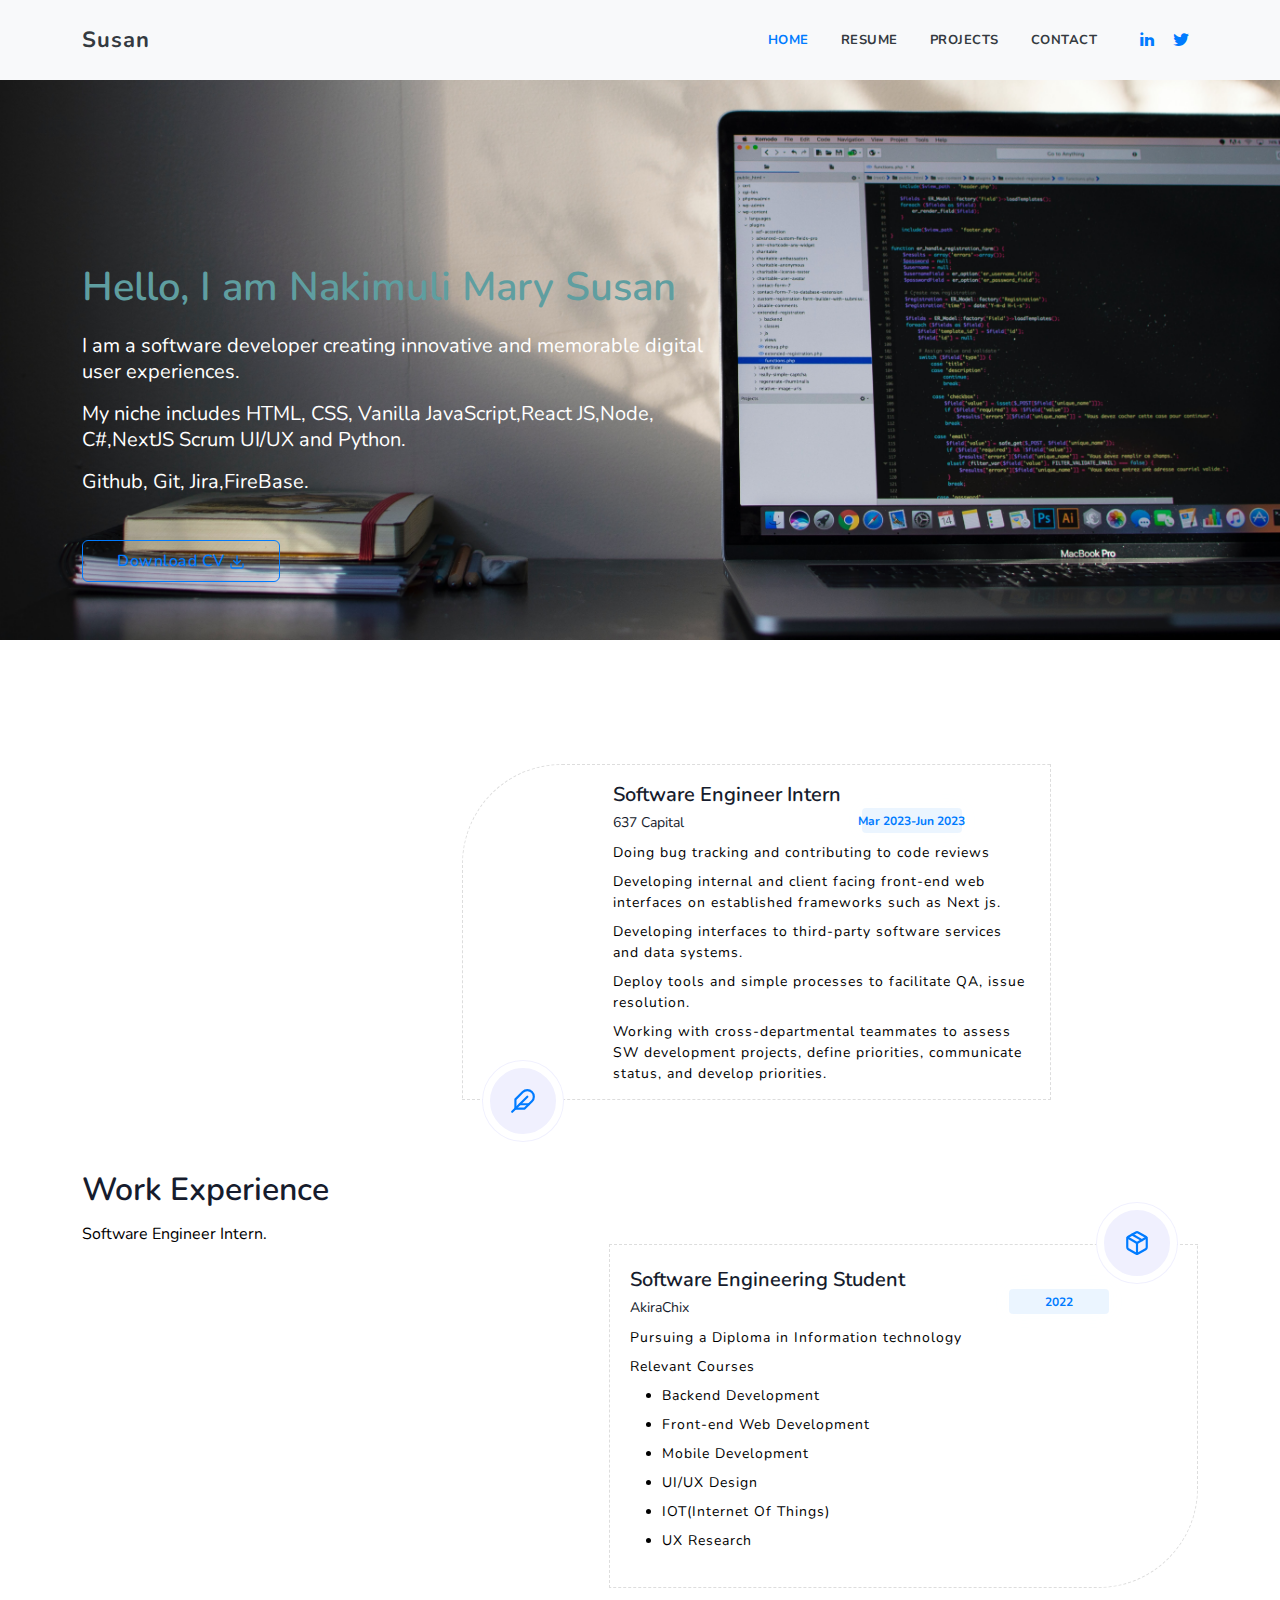
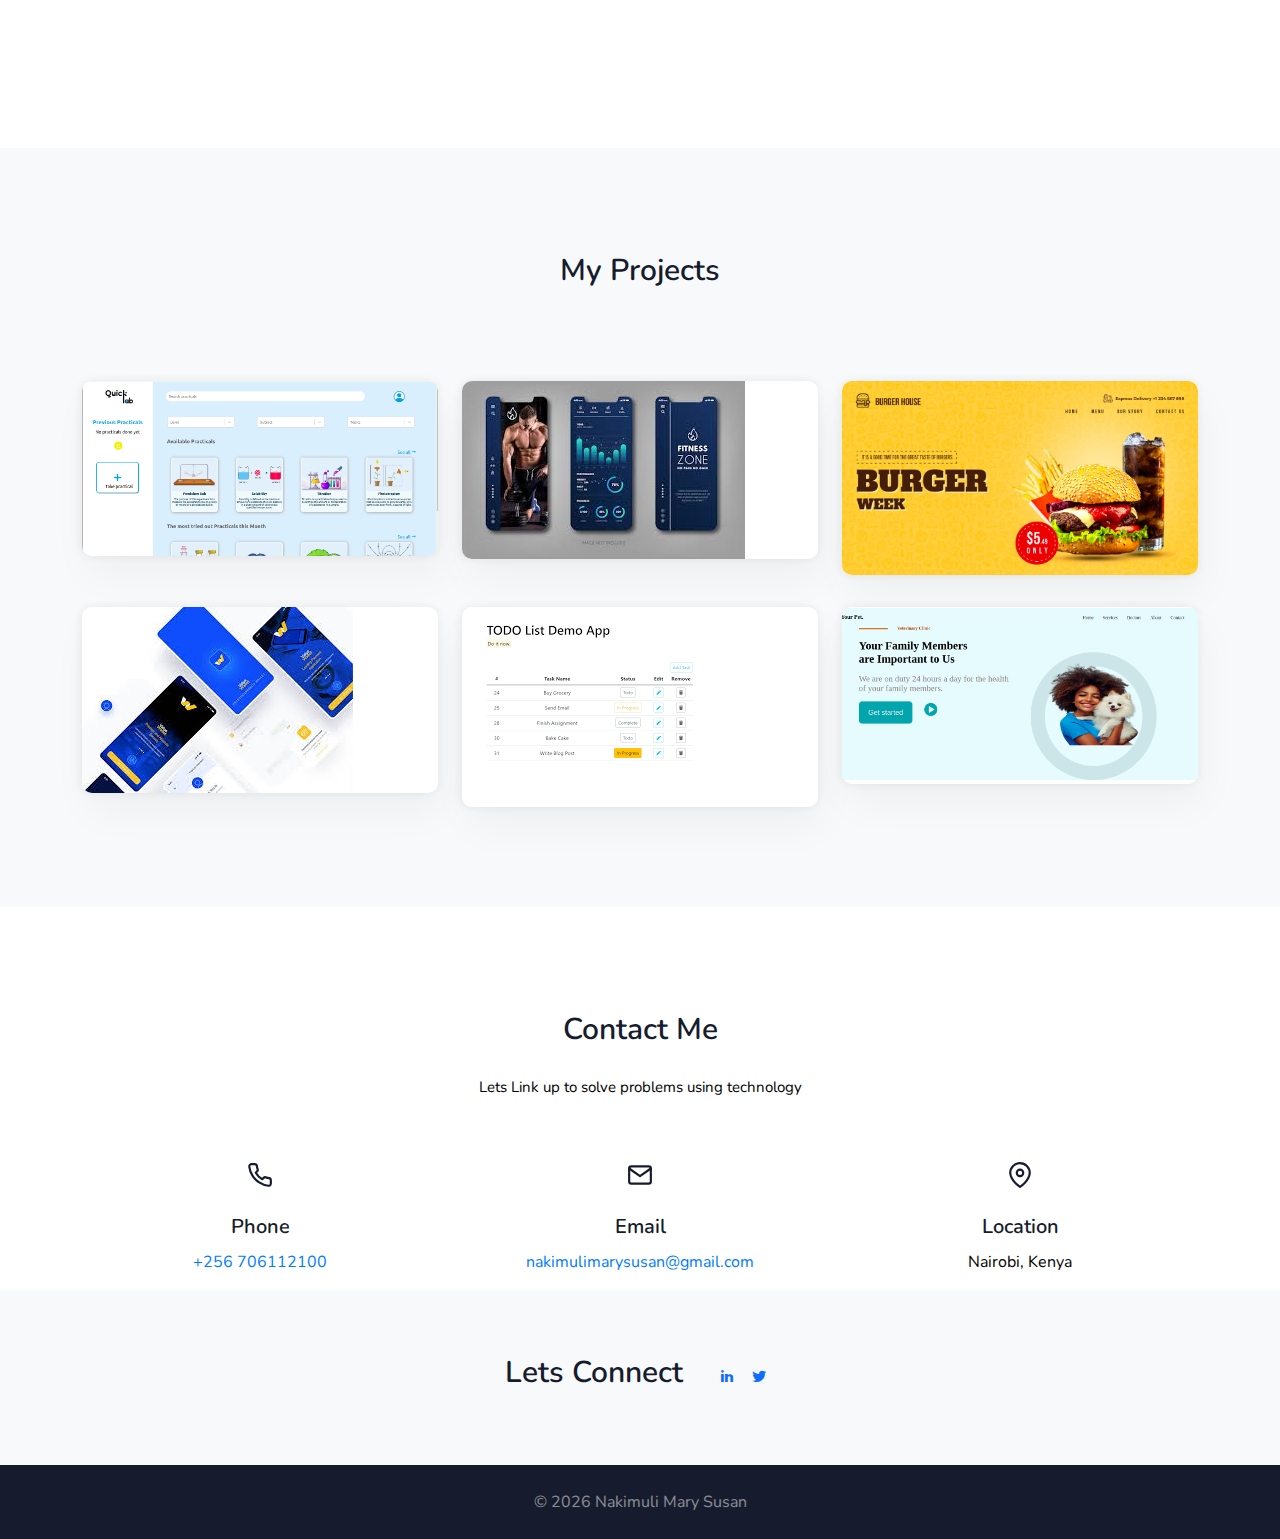
==== commit 37ddb5f8: "quick fixes" ====
--- a/portfolio/index.html
+++ b/portfolio/index.html
@@ -104,7 +104,7 @@
                         <p>
 
                         <p style="font-size:20px;">I am a software developer creating innovative and memorable digital user experiences.</p>
-                        <p style="font-size:20px;">My niche includes HTML, CSS, Vanilla JavaScript,React JS,Node JS Scrum  UI/UX  and Python.</p>
+                        <p style="font-size:20px;">My niche includes HTML, CSS, Vanilla JavaScript,React JS,Node, C#,NextJS Scrum  UI/UX  and Python.</p>
                         
                         <p style="font-size:20px;">Github, Git, Jira,FireBase.</p>
                         </p>
@@ -112,7 +112,7 @@
 
                         <div class="hero-btn mt-4 pt-2">
 
-                            <a href="cv/Nakimuli's Resume (1).pdf"
+                            <a href="cv/Nakimuli Mary Susan Resume.pdf"
                                 download="Nakimuli Mary Susan.pdf"
                                 class="btn btn-outline-primary text-white mb-2" style="color: cadetblue; margin-top:2%;">Download CV <i
                                     data-feather="download" class="fea icon-sm"></i></a>
@@ -151,22 +151,17 @@
                                         <i data-feather="feather" class="fea icon-md"></i>
                                     </div>
                                     <h3 class="title mb-0">Software Engineer Intern</h3>
-                                    <small class="company">BasiGo</small>
-                                    <span class="badge skill-badge education-badge badge-light">2022-Present</span>
-                                    <p class="description text-light-muted mt-2">
-
-                                        Developing a suite of software
-                                        applications for data acquisition,
-                                        customer management,
-                                        customer reporting and
-                                        payments, and operations
-                                        management.
+                                    <small class="company">637 Capital</small>
+                                    <span class="badge skill-badge education-badge badge-light p-[52px]">Mar 2023-Jun 2023</span>
+                                    <p class="description text-light-muted mt-2">
+
+                                        Doing bug tracking and contributing to code reviews
                                     </p>
                                     <p class="description text-light-muted mt-2">
 
                                         Developing  internal and client
                                         facing front-end web interfaces
-                                        on established frameworks.
+                                        on established frameworks such as Next js.
                                     </p>
                                     <p class="description text-light-muted mt-2">
 
@@ -177,8 +172,8 @@
                                     <p class="description text-light-muted mt-2">
 
                                         Deploy tools and simple
-                                         processes to facilitate QA, issue
-                                        resolution, and bug tracking. 
+                                        processes to facilitate QA, issue
+                                        resolution. 
                                     </p>
                                     <p class="description text-light-muted mt-2">
 
